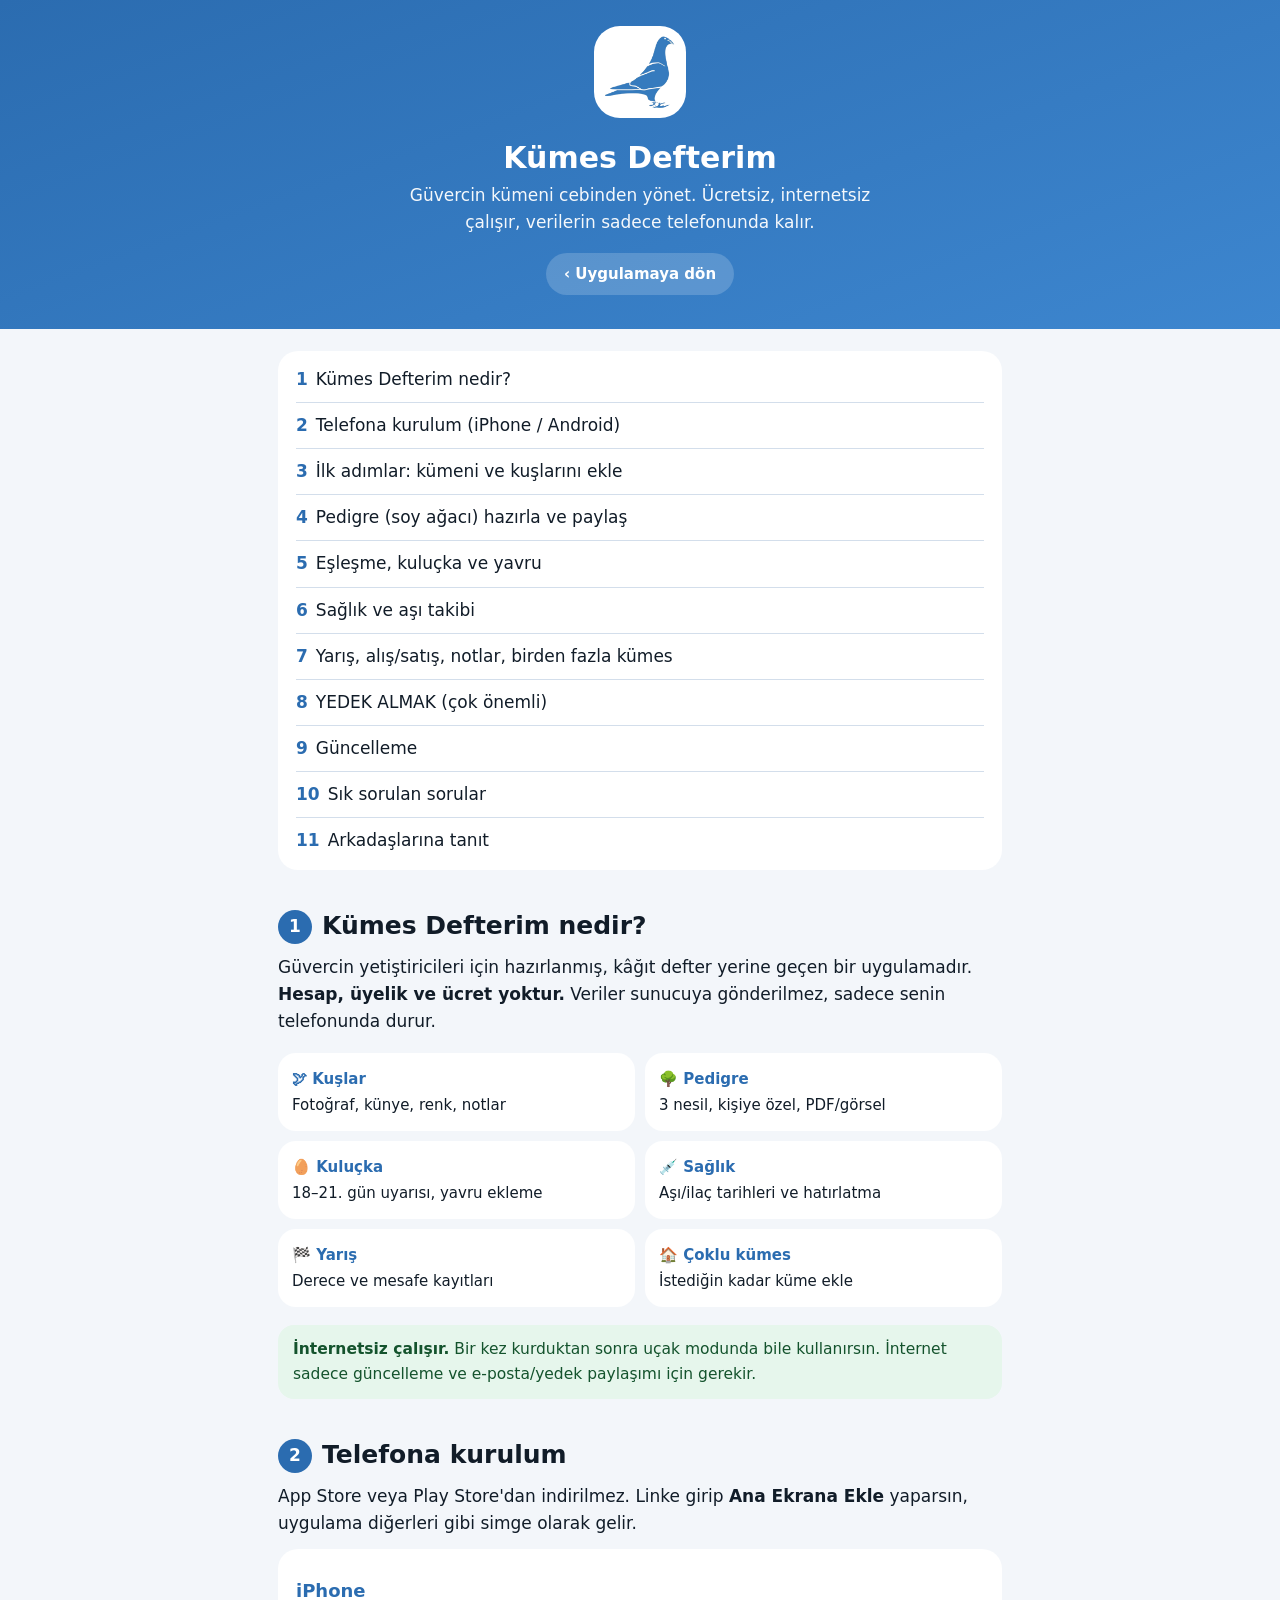
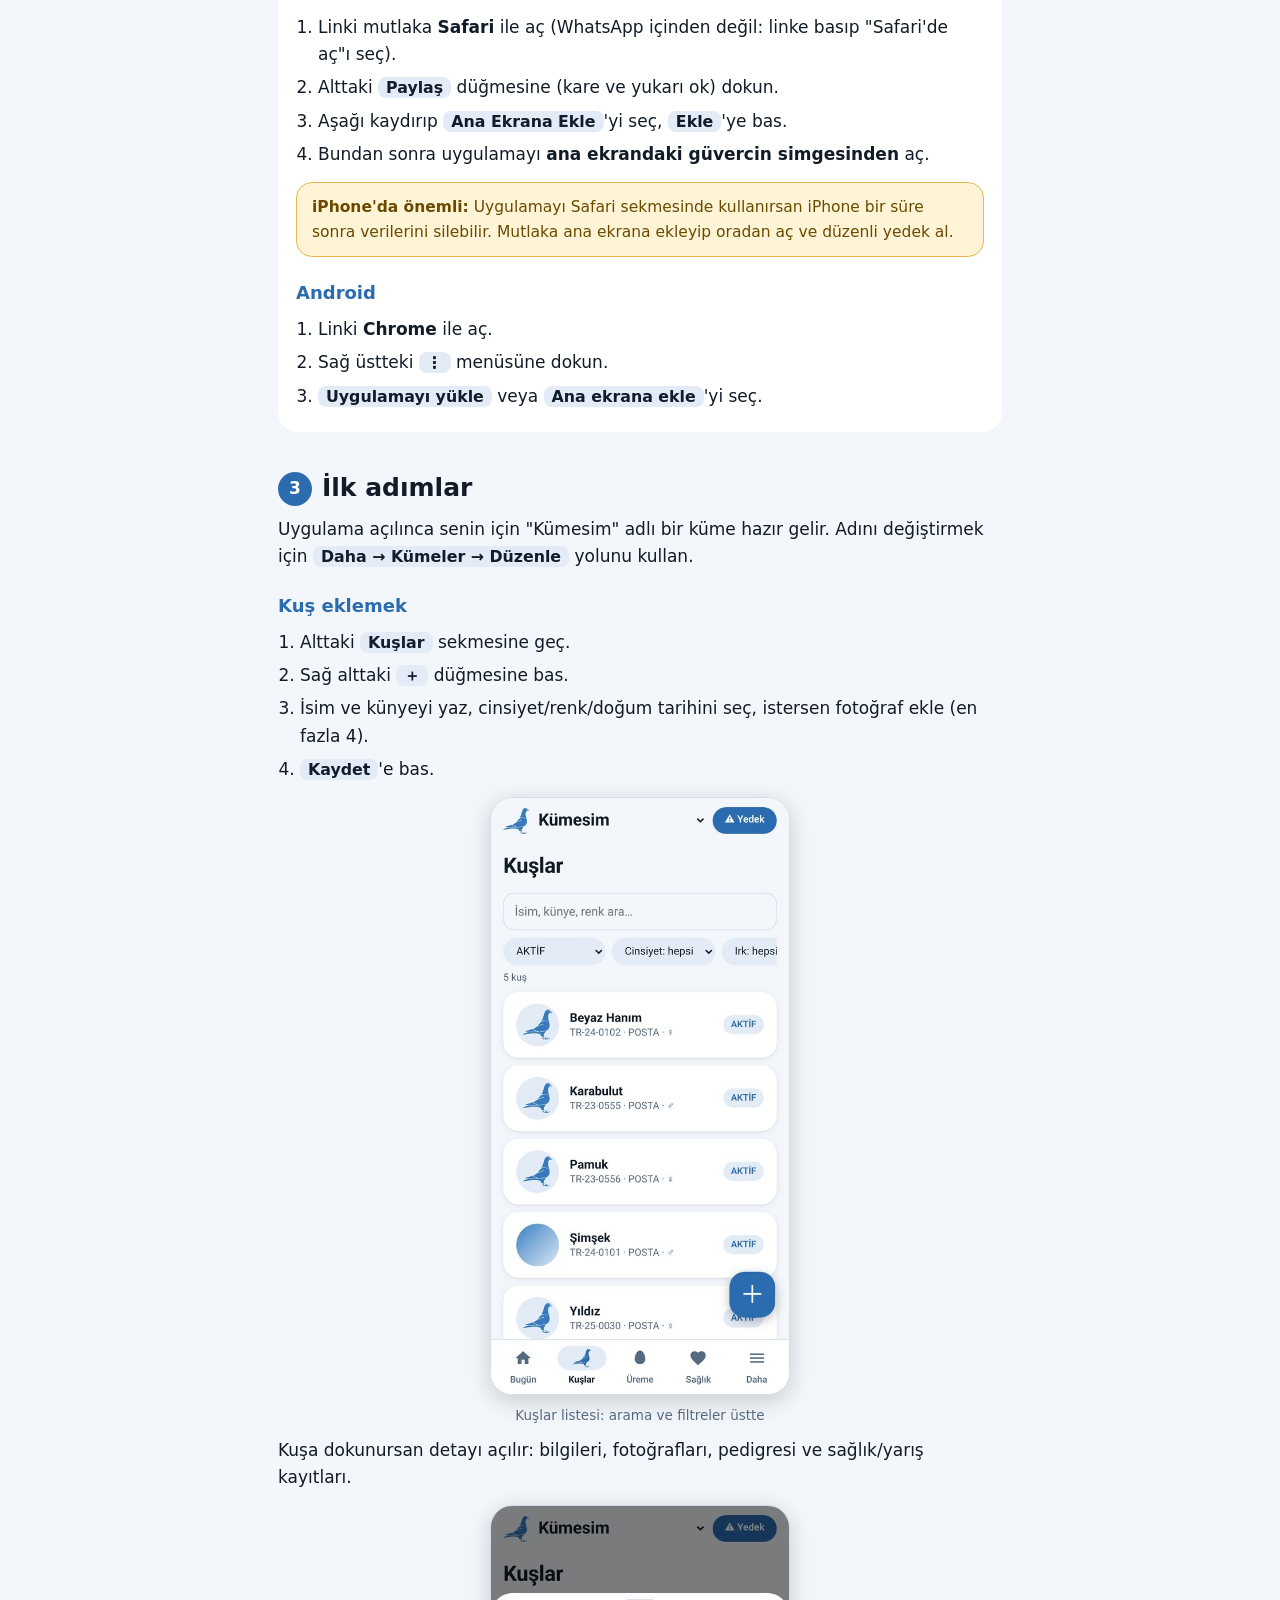
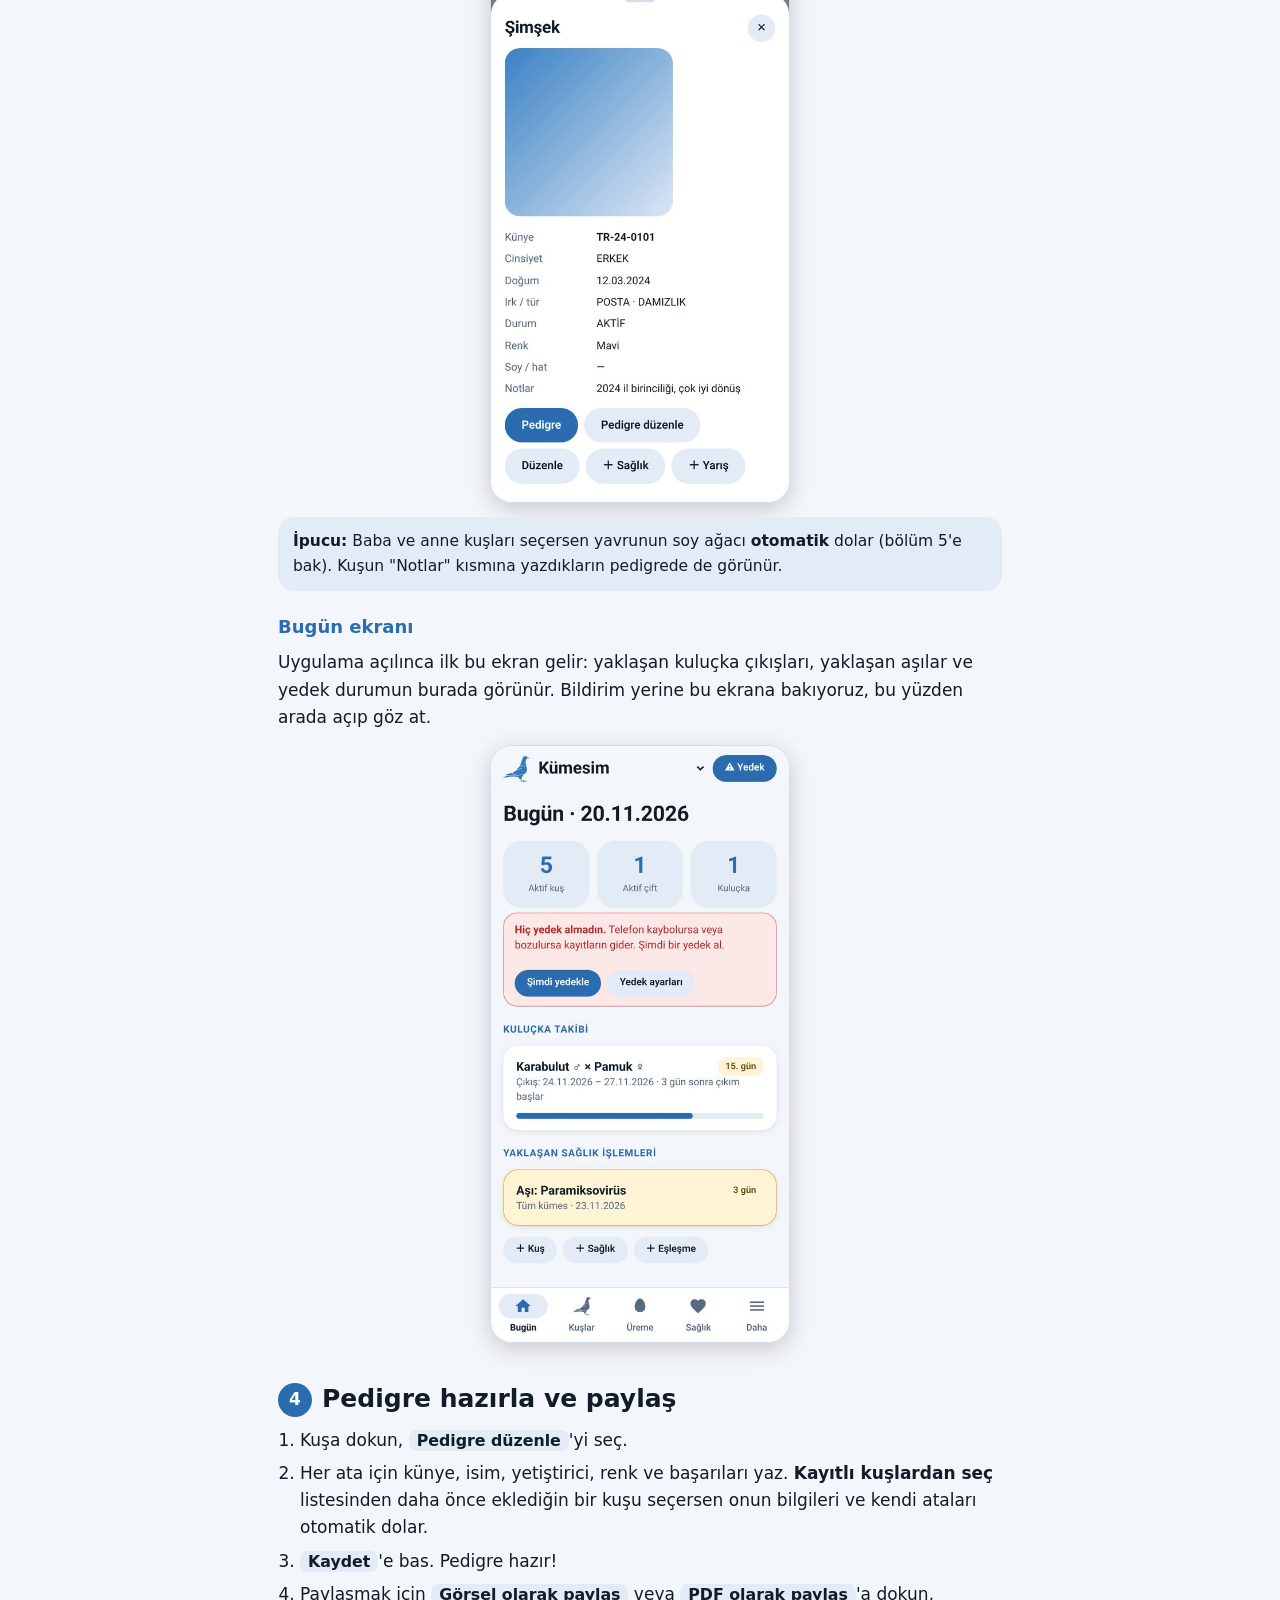
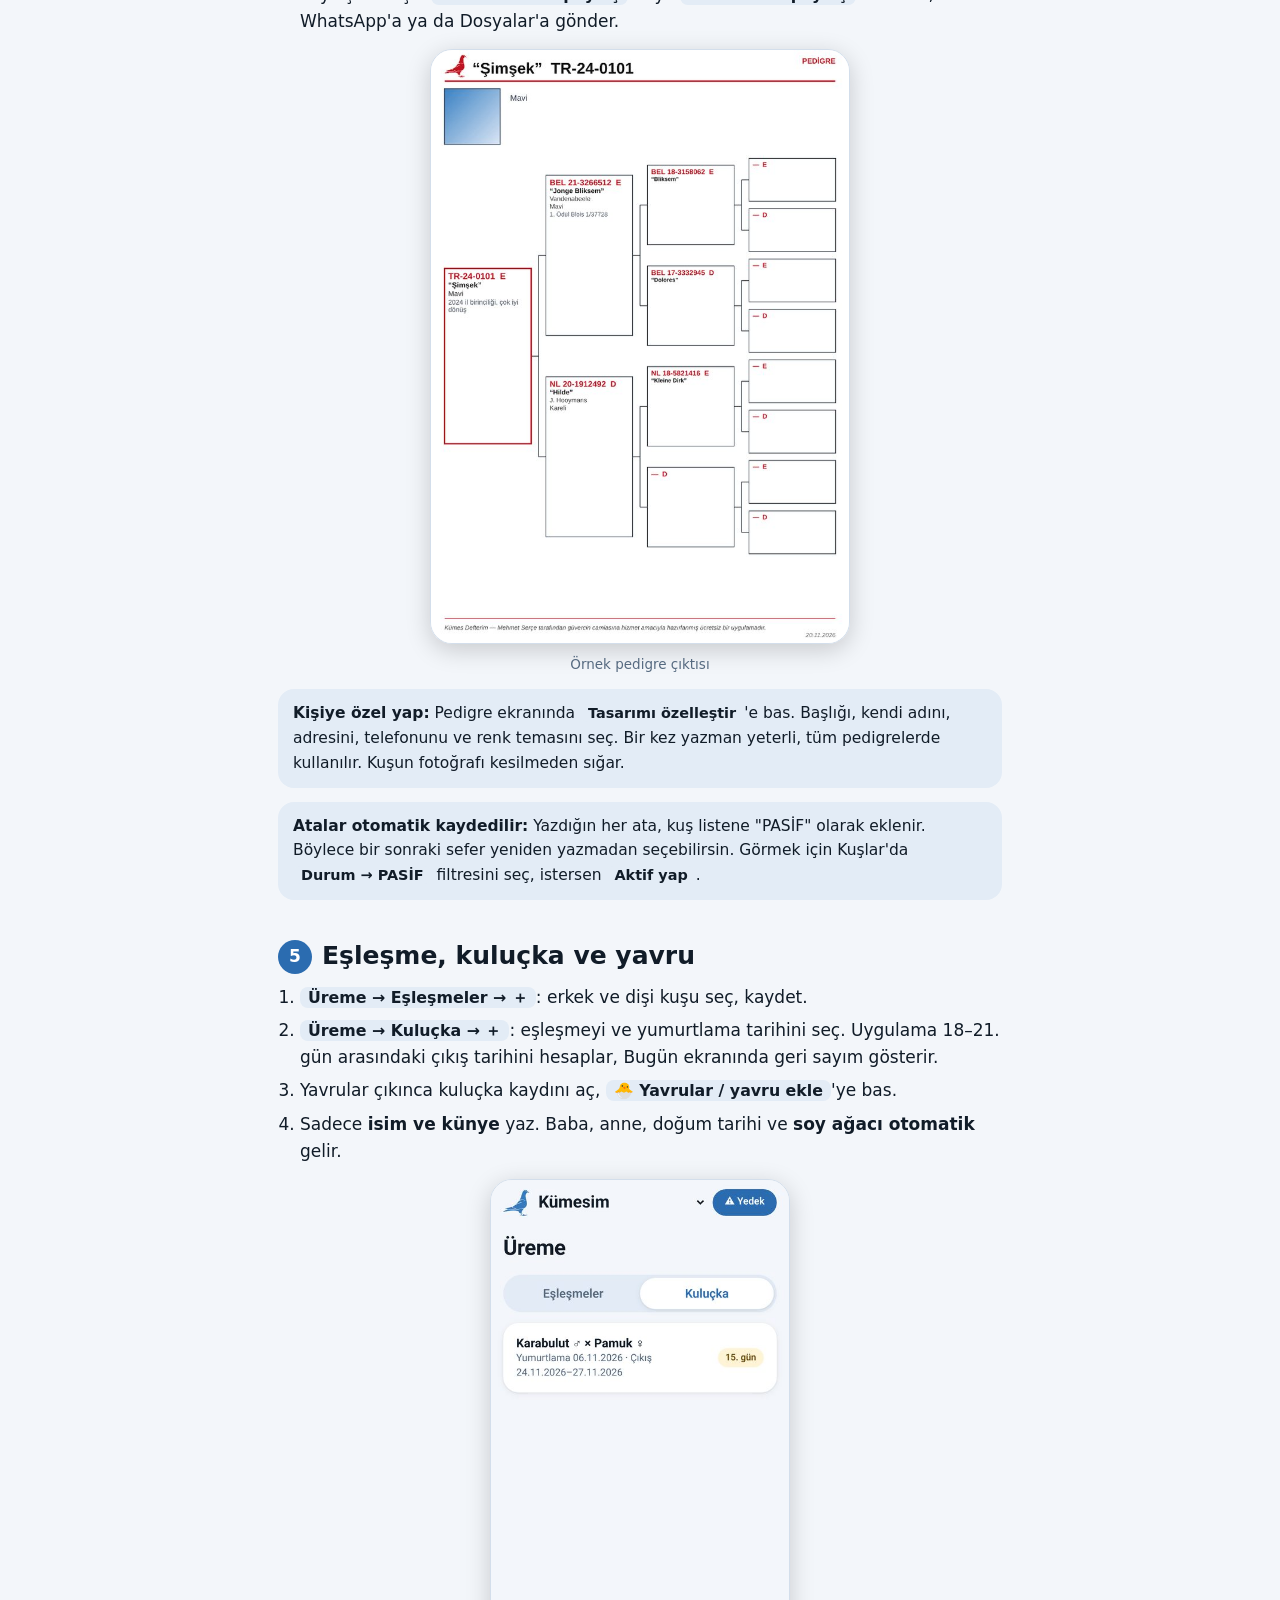
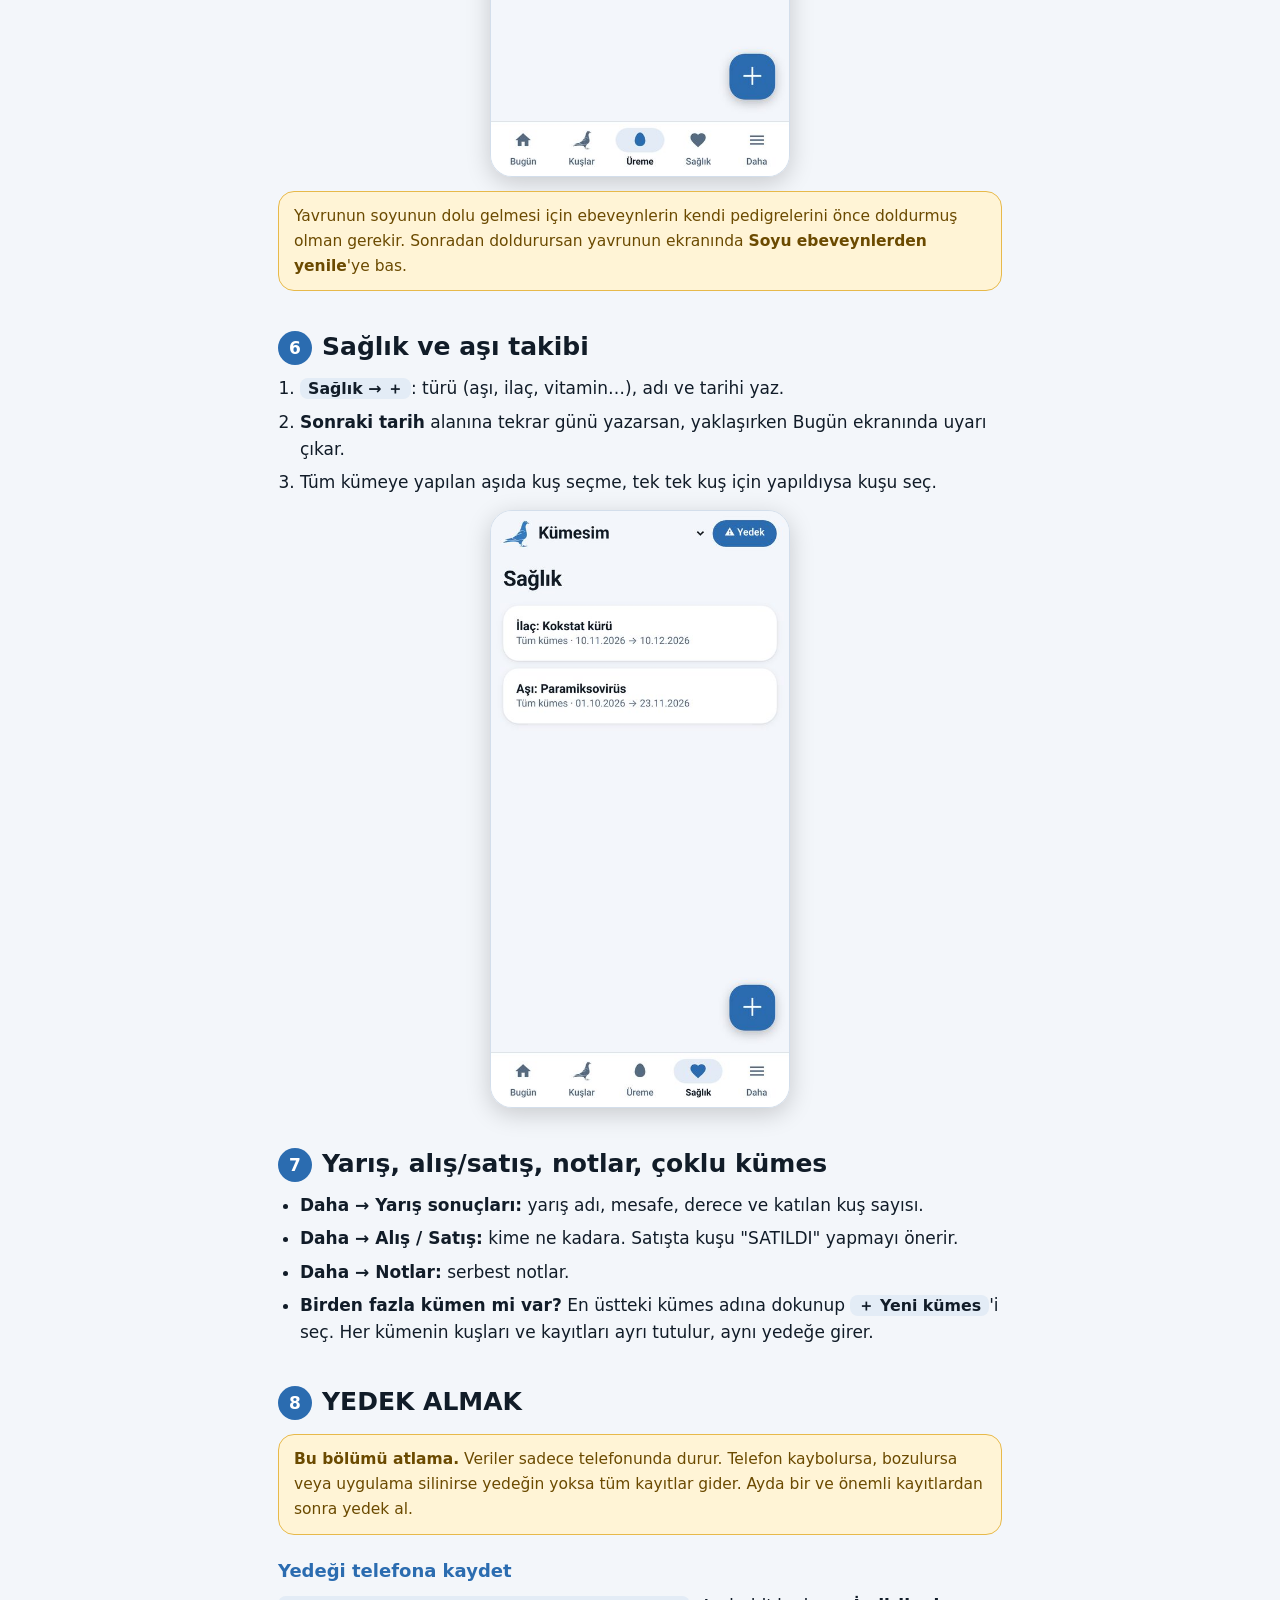
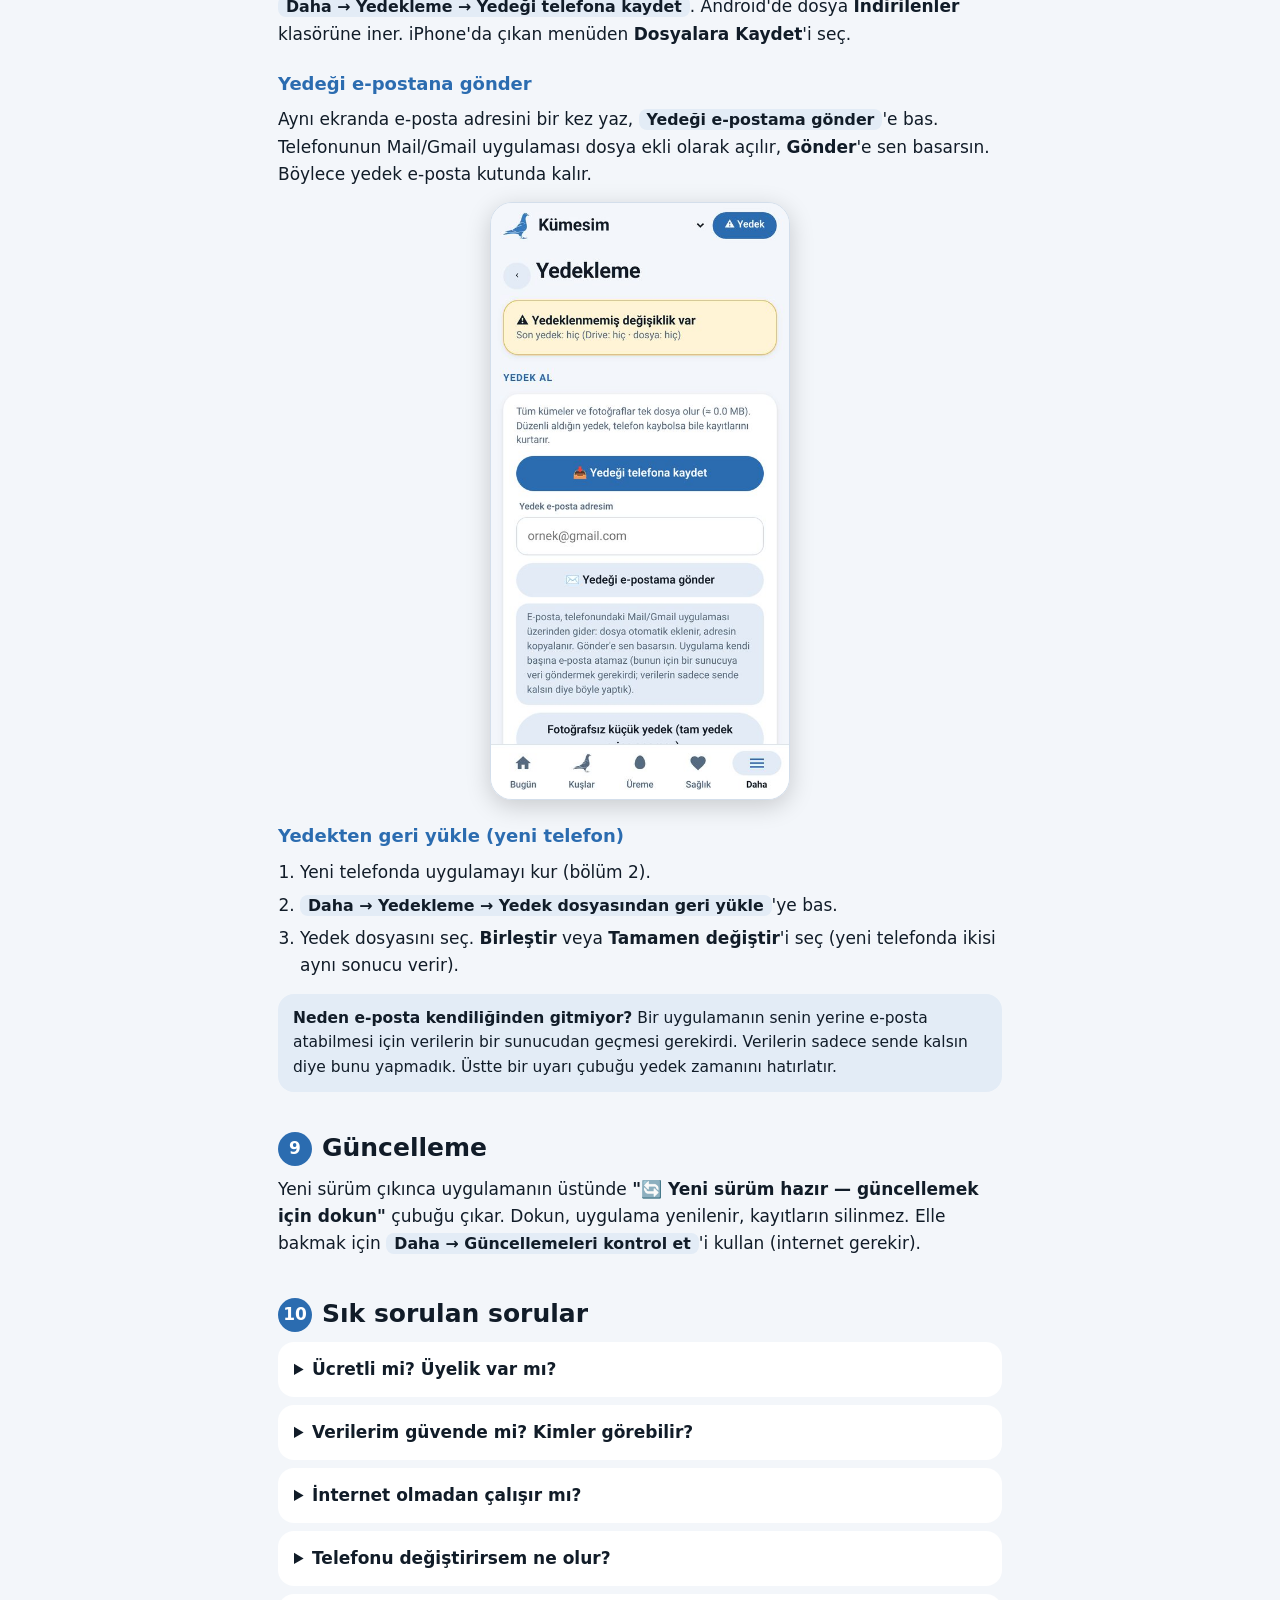
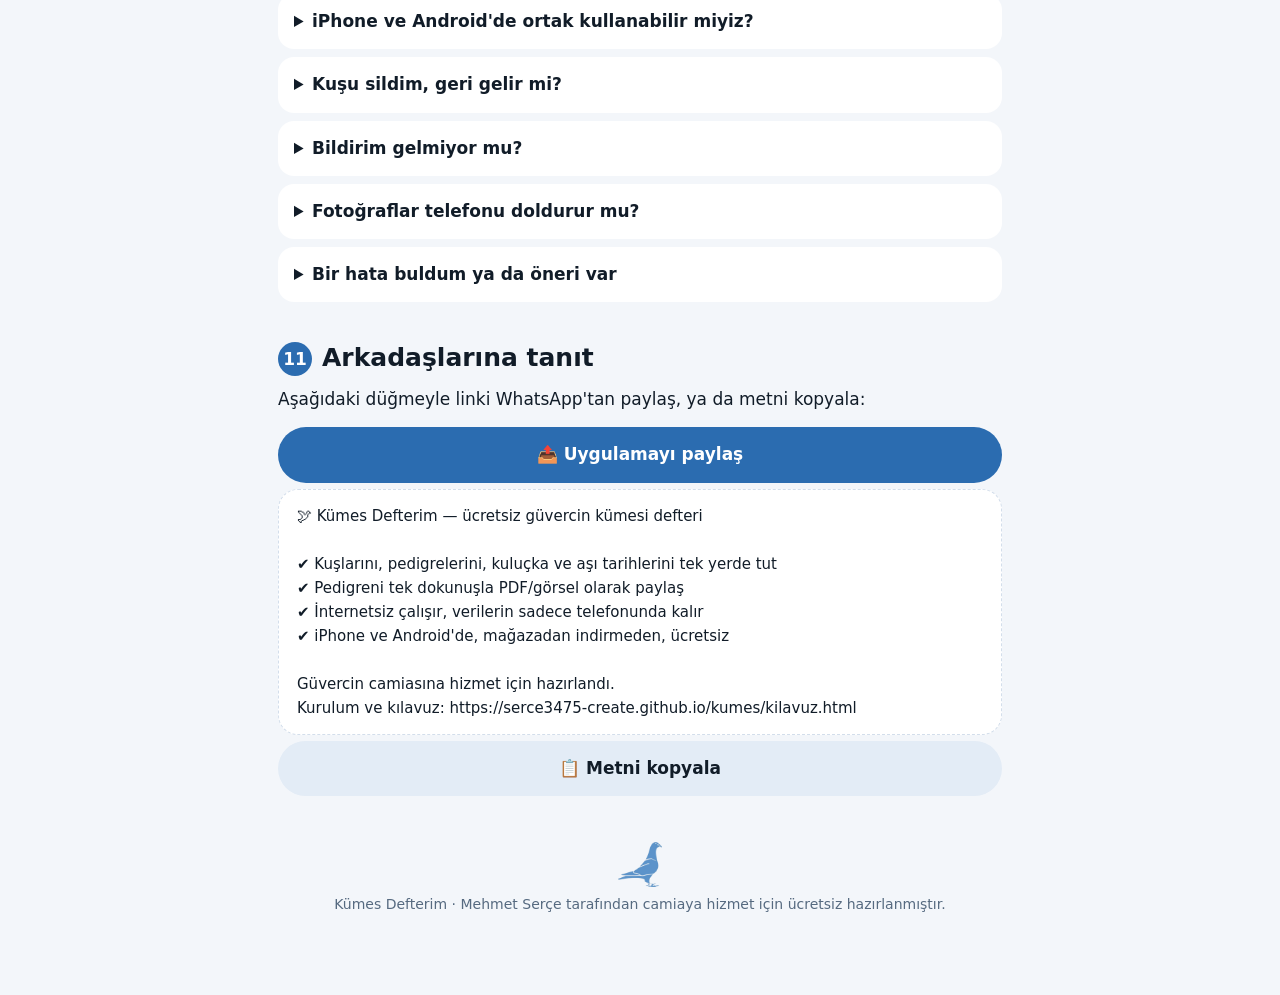
==== kilavuz.html @ 5ead9efa "kilavuz" ====
<!doctype html>
<html lang="tr">
<head>
<meta charset="utf-8">
<meta name="viewport" content="width=device-width,initial-scale=1,viewport-fit=cover">
<meta name="theme-color" content="#2b6cb0">
<title>Kümes Defterim · Kullanım Kılavuzu</title>
<meta name="description" content="Kümes Defterim nedir, nasıl kurulur, nasıl kullanılır? Adım adım Türkçe kılavuz.">
<meta property="og:title" content="Kümes Defterim · Kullanım Kılavuzu">
<meta property="og:description" content="Güvercin yetiştiricileri için ücretsiz, internetsiz çalışan kümes defteri. Kurulum ve kullanım kılavuzu.">
<meta property="og:image" content="https://serce3475-create.github.io/kumes/og.png">
<link rel="icon" href="icon-192.png">
<style>
:root{--bg:#f3f6fa;--card:#fff;--card2:#e3ecf6;--line:#d3deeb;--tx:#111c28;--mut:#566a80;--acc:#2b6cb0;--on:#fff;--warn:#fff4d6;--warnt:#6b4a00;--warnb:#e7b94a;--ok:#e6f6ec;--okt:#14532d}
@media(prefers-color-scheme:dark){:root{--bg:#0d141c;--card:#16202b;--card2:#212f40;--line:#2b3a4c;--tx:#e4ecf5;--mut:#93a6bb;--acc:#7db3ea;--on:#0a1d33;--warn:#2f2506;--warnt:#f5d77a;--warnb:#8a6a14;--ok:#0f2a1a;--okt:#86efac}}
*{box-sizing:border-box}
html{scroll-behavior:smooth}
body{margin:0;background:var(--bg);color:var(--tx);font:17px/1.6 Roboto,-apple-system,system-ui,"Segoe UI",sans-serif}
.wrap{max-width:760px;margin:0 auto;padding:0 18px 80px}
.hero{background:linear-gradient(160deg,#2b6cb0,#3d86cf);color:#fff;padding:calc(26px + env(safe-area-inset-top)) 18px 34px;text-align:center}
.hero img{width:92px;height:92px;background:#fff;border-radius:26px;padding:10px;object-fit:contain}
.hero h1{margin:14px 0 6px;font-size:30px;line-height:1.2}
.hero p{margin:0 auto;max-width:520px;opacity:.95}
.back{display:inline-block;margin-top:16px;color:#fff;text-decoration:none;background:rgba(255,255,255,.18);padding:9px 18px;border-radius:99px;font-weight:600;font-size:15px}
h2{margin:40px 0 10px;font-size:25px;line-height:1.25;scroll-margin-top:12px}
h2 .n{display:inline-flex;width:34px;height:34px;border-radius:50%;background:var(--acc);color:var(--on);align-items:center;justify-content:center;font-size:17px;margin-right:10px;vertical-align:2px}
h3{margin:22px 0 6px;font-size:18px;color:var(--acc)}
p{margin:8px 0}
.toc{background:var(--card);border-radius:20px;padding:6px 18px;margin:22px 0}
.toc a{display:block;padding:9px 0;color:var(--tx);text-decoration:none;border-bottom:1px solid var(--line);font-weight:500}
.toc a:last-child{border:0}
.toc a span{color:var(--acc);font-weight:700;margin-right:8px}
.card{background:var(--card);border-radius:20px;padding:6px 18px 14px;margin:12px 0}
.feat{display:grid;grid-template-columns:1fr 1fr;gap:10px;margin:18px 0}
.feat div{background:var(--card);border-radius:18px;padding:14px;font-size:15px}
.feat b{display:block;color:var(--acc);margin-bottom:2px}
ol,ul{padding-left:22px;margin:8px 0}
li{margin:6px 0}
.tip,.warn,.ok{border-radius:16px;padding:12px 15px;margin:14px 0;font-size:15.5px}
.tip{background:var(--card2)}
.warn{background:var(--warn);color:var(--warnt);border:1px solid var(--warnb)}
.ok{background:var(--ok);color:var(--okt)}
.shot{display:block;margin:14px auto;width:min(300px,82%);border-radius:22px;box-shadow:0 6px 24px rgba(0,0,0,.18);border:1px solid var(--line)}
.shot.wide{width:min(420px,95%)}
.cap{text-align:center;color:var(--mut);font-size:13.5px;margin:-4px 0 10px}
b.k{background:var(--card2);padding:1px 8px;border-radius:8px;font-weight:600;font-size:.93em;white-space:nowrap}
details{background:var(--card);border-radius:16px;padding:2px 16px;margin:8px 0}
summary{padding:12px 0;font-weight:600;cursor:pointer}
details p{margin:0 0 12px;color:var(--mut)}
.share{background:var(--acc);color:var(--on);border:0;border-radius:99px;padding:14px 26px;font:inherit;font-weight:700;margin:6px 0;width:100%}
.promo{background:var(--card);border-radius:20px;padding:14px 18px;white-space:pre-wrap;font-size:15px;border:1.5px dashed var(--line)}
footer{text-align:center;color:var(--mut);font-size:14px;margin-top:40px}
</style>
</head>
<body>
<div class="hero">
  <img src="logo.png" alt="Kümes Defterim logosu">
  <h1>Kümes Defterim</h1>
  <p>Güvercin kümeni cebinden yönet. Ücretsiz, internetsiz çalışır, verilerin sadece telefonunda kalır.</p>
  <a class="back" href="index.html">‹ Uygulamaya dön</a>
</div>

<div class="wrap">

<div class="toc">
  <a href="#nedir"><span>1</span>Kümes Defterim nedir?</a>
  <a href="#kurulum"><span>2</span>Telefona kurulum (iPhone / Android)</a>
  <a href="#ilk"><span>3</span>İlk adımlar: kümeni ve kuşlarını ekle</a>
  <a href="#pedigre"><span>4</span>Pedigre (soy ağacı) hazırla ve paylaş</a>
  <a href="#ureme"><span>5</span>Eşleşme, kuluçka ve yavru</a>
  <a href="#saglik"><span>6</span>Sağlık ve aşı takibi</a>
  <a href="#diger"><span>7</span>Yarış, alış/satış, notlar, birden fazla kümes</a>
  <a href="#yedek"><span>8</span>YEDEK ALMAK (çok önemli)</a>
  <a href="#guncelleme"><span>9</span>Güncelleme</a>
  <a href="#sss"><span>10</span>Sık sorulan sorular</a>
  <a href="#tanitim"><span>11</span>Arkadaşlarına tanıt</a>
</div>

<h2 id="nedir"><span class="n">1</span>Kümes Defterim nedir?</h2>
<p>Güvercin yetiştiricileri için hazırlanmış, kâğıt defter yerine geçen bir uygulamadır. <b>Hesap, üyelik ve ücret yoktur.</b> Veriler sunucuya gönderilmez, sadece senin telefonunda durur.</p>
<div class="feat">
  <div><b>🕊 Kuşlar</b>Fotoğraf, künye, renk, notlar</div>
  <div><b>🌳 Pedigre</b>3 nesil, kişiye özel, PDF/görsel</div>
  <div><b>🥚 Kuluçka</b>18–21. gün uyarısı, yavru ekleme</div>
  <div><b>💉 Sağlık</b>Aşı/ilaç tarihleri ve hatırlatma</div>
  <div><b>🏁 Yarış</b>Derece ve mesafe kayıtları</div>
  <div><b>🏠 Çoklu kümes</b>İstediğin kadar küme ekle</div>
</div>
<div class="ok"><b>İnternetsiz çalışır.</b> Bir kez kurduktan sonra uçak modunda bile kullanırsın. İnternet sadece güncelleme ve e-posta/yedek paylaşımı için gerekir.</div>

<h2 id="kurulum"><span class="n">2</span>Telefona kurulum</h2>
<p>App Store veya Play Store'dan indirilmez. Linke girip <b>Ana Ekrana Ekle</b> yaparsın, uygulama diğerleri gibi simge olarak gelir.</p>
<div class="card">
<h3>iPhone</h3>
<ol>
<li>Linki mutlaka <b>Safari</b> ile aç (WhatsApp içinden değil: linke basıp "Safari'de aç"ı seç).</li>
<li>Alttaki <b class="k">Paylaş</b> düğmesine (kare ve yukarı ok) dokun.</li>
<li>Aşağı kaydırıp <b class="k">Ana Ekrana Ekle</b>'yi seç, <b class="k">Ekle</b>'ye bas.</li>
<li>Bundan sonra uygulamayı <b>ana ekrandaki güvercin simgesinden</b> aç.</li>
</ol>
<div class="warn"><b>iPhone'da önemli:</b> Uygulamayı Safari sekmesinde kullanırsan iPhone bir süre sonra verilerini silebilir. Mutlaka ana ekrana ekleyip oradan aç ve düzenli yedek al.</div>
<h3>Android</h3>
<ol>
<li>Linki <b>Chrome</b> ile aç.</li>
<li>Sağ üstteki <b class="k">⋮</b> menüsüne dokun.</li>
<li><b class="k">Uygulamayı yükle</b> veya <b class="k">Ana ekrana ekle</b>'yi seç.</li>
</ol>
</div>

<h2 id="ilk"><span class="n">3</span>İlk adımlar</h2>
<p>Uygulama açılınca senin için "Kümesim" adlı bir küme hazır gelir. Adını değiştirmek için <b class="k">Daha → Kümeler → Düzenle</b> yolunu kullan.</p>
<h3>Kuş eklemek</h3>
<ol>
<li>Alttaki <b class="k">Kuşlar</b> sekmesine geç.</li>
<li>Sağ alttaki <b class="k">＋</b> düğmesine bas.</li>
<li>İsim ve künyeyi yaz, cinsiyet/renk/doğum tarihini seç, istersen fotoğraf ekle (en fazla 4).</li>
<li><b class="k">Kaydet</b>'e bas.</li>
</ol>
<img class="shot" src="img/kuslar.jpg" alt="Kuşlar listesi" loading="lazy">
<p class="cap">Kuşlar listesi: arama ve filtreler üstte</p>
<p>Kuşa dokunursan detayı açılır: bilgileri, fotoğrafları, pedigresi ve sağlık/yarış kayıtları.</p>
<img class="shot" src="img/kus-detay.jpg" alt="Kuş detayı" loading="lazy">
<div class="tip"><b>İpucu:</b> Baba ve anne kuşları seçersen yavrunun soy ağacı <b>otomatik</b> dolar (bölüm 5'e bak). Kuşun "Notlar" kısmına yazdıkların pedigrede de görünür.</div>
<h3>Bugün ekranı</h3>
<p>Uygulama açılınca ilk bu ekran gelir: yaklaşan kuluçka çıkışları, yaklaşan aşılar ve yedek durumun burada görünür. Bildirim yerine bu ekrana bakıyoruz, bu yüzden arada açıp göz at.</p>
<img class="shot" src="img/bugun.jpg" alt="Bugün ekranı" loading="lazy">

<h2 id="pedigre"><span class="n">4</span>Pedigre hazırla ve paylaş</h2>
<ol>
<li>Kuşa dokun, <b class="k">Pedigre düzenle</b>'yi seç.</li>
<li>Her ata için künye, isim, yetiştirici, renk ve başarıları yaz. <b>Kayıtlı kuşlardan seç</b> listesinden daha önce eklediğin bir kuşu seçersen onun bilgileri ve kendi ataları otomatik dolar.</li>
<li><b class="k">Kaydet</b>'e bas. Pedigre hazır!</li>
<li>Paylaşmak için <b class="k">Görsel olarak paylaş</b> veya <b class="k">PDF olarak paylaş</b>'a dokun, WhatsApp'a ya da Dosyalar'a gönder.</li>
</ol>
<img class="shot wide" src="img/pedigre.jpg" alt="Örnek pedigre" loading="lazy">
<p class="cap">Örnek pedigre çıktısı</p>
<div class="tip"><b>Kişiye özel yap:</b> Pedigre ekranında <b class="k">Tasarımı özelleştir</b>'e bas. Başlığı, kendi adını, adresini, telefonunu ve renk temasını seç. Bir kez yazman yeterli, tüm pedigrelerde kullanılır. Kuşun fotoğrafı kesilmeden sığar.</div>
<div class="tip"><b>Atalar otomatik kaydedilir:</b> Yazdığın her ata, kuş listene "PASİF" olarak eklenir. Böylece bir sonraki sefer yeniden yazmadan seçebilirsin. Görmek için Kuşlar'da <b class="k">Durum → PASİF</b> filtresini seç, istersen <b class="k">Aktif yap</b>.</div>

<h2 id="ureme"><span class="n">5</span>Eşleşme, kuluçka ve yavru</h2>
<ol>
<li><b class="k">Üreme → Eşleşmeler → ＋</b>: erkek ve dişi kuşu seç, kaydet.</li>
<li><b class="k">Üreme → Kuluçka → ＋</b>: eşleşmeyi ve yumurtlama tarihini seç. Uygulama 18–21. gün arasındaki çıkış tarihini hesaplar, Bugün ekranında geri sayım gösterir.</li>
<li>Yavrular çıkınca kuluçka kaydını aç, <b class="k">🐣 Yavrular / yavru ekle</b>'ye bas.</li>
<li>Sadece <b>isim ve künye</b> yaz. Baba, anne, doğum tarihi ve <b>soy ağacı otomatik</b> gelir.</li>
</ol>
<img class="shot" src="img/kulucka.jpg" alt="Kuluçka takibi" loading="lazy">
<div class="warn">Yavrunun soyunun dolu gelmesi için ebeveynlerin kendi pedigrelerini önce doldurmuş olman gerekir. Sonradan doldurursan yavrunun ekranında <b>Soyu ebeveynlerden yenile</b>'ye bas.</div>

<h2 id="saglik"><span class="n">6</span>Sağlık ve aşı takibi</h2>
<ol>
<li><b class="k">Sağlık → ＋</b>: türü (aşı, ilaç, vitamin…), adı ve tarihi yaz.</li>
<li><b>Sonraki tarih</b> alanına tekrar günü yazarsan, yaklaşırken Bugün ekranında uyarı çıkar.</li>
<li>Tüm kümeye yapılan aşıda kuş seçme, tek tek kuş için yapıldıysa kuşu seç.</li>
</ol>
<img class="shot" src="img/saglik.jpg" alt="Sağlık kayıtları" loading="lazy">

<h2 id="diger"><span class="n">7</span>Yarış, alış/satış, notlar, çoklu kümes</h2>
<ul>
<li><b>Daha → Yarış sonuçları:</b> yarış adı, mesafe, derece ve katılan kuş sayısı.</li>
<li><b>Daha → Alış / Satış:</b> kime ne kadara. Satışta kuşu "SATILDI" yapmayı önerir.</li>
<li><b>Daha → Notlar:</b> serbest notlar.</li>
<li><b>Birden fazla kümen mi var?</b> En üstteki kümes adına dokunup <b class="k">＋ Yeni kümes</b>'i seç. Her kümenin kuşları ve kayıtları ayrı tutulur, aynı yedeğe girer.</li>
</ul>

<h2 id="yedek"><span class="n">8</span>YEDEK ALMAK</h2>
<div class="warn"><b>Bu bölümü atlama.</b> Veriler sadece telefonunda durur. Telefon kaybolursa, bozulursa veya uygulama silinirse yedeğin yoksa tüm kayıtlar gider. Ayda bir ve önemli kayıtlardan sonra yedek al.</div>
<h3>Yedeği telefona kaydet</h3>
<p><b class="k">Daha → Yedekleme → Yedeği telefona kaydet</b>. Android'de dosya <b>İndirilenler</b> klasörüne iner. iPhone'da çıkan menüden <b>Dosyalara Kaydet</b>'i seç.</p>
<h3>Yedeği e-postana gönder</h3>
<p>Aynı ekranda e-posta adresini bir kez yaz, <b class="k">Yedeği e-postama gönder</b>'e bas. Telefonunun Mail/Gmail uygulaması dosya ekli olarak açılır, <b>Gönder</b>'e sen basarsın. Böylece yedek e-posta kutunda kalır.</p>
<img class="shot" src="img/yedek.jpg" alt="Yedekleme ekranı" loading="lazy">
<h3>Yedekten geri yükle (yeni telefon)</h3>
<ol>
<li>Yeni telefonda uygulamayı kur (bölüm 2).</li>
<li><b class="k">Daha → Yedekleme → Yedek dosyasından geri yükle</b>'ye bas.</li>
<li>Yedek dosyasını seç. <b>Birleştir</b> veya <b>Tamamen değiştir</b>'i seç (yeni telefonda ikisi aynı sonucu verir).</li>
</ol>
<div class="tip"><b>Neden e-posta kendiliğinden gitmiyor?</b> Bir uygulamanın senin yerine e-posta atabilmesi için verilerin bir sunucudan geçmesi gerekirdi. Verilerin sadece sende kalsın diye bunu yapmadık. Üstte bir uyarı çubuğu yedek zamanını hatırlatır.</div>

<h2 id="guncelleme"><span class="n">9</span>Güncelleme</h2>
<p>Yeni sürüm çıkınca uygulamanın üstünde <b>"🔄 Yeni sürüm hazır — güncellemek için dokun"</b> çubuğu çıkar. Dokun, uygulama yenilenir, kayıtların silinmez. Elle bakmak için <b class="k">Daha → Güncellemeleri kontrol et</b>'i kullan (internet gerekir).</p>

<h2 id="sss"><span class="n">10</span>Sık sorulan sorular</h2>
<details><summary>Ücretli mi? Üyelik var mı?</summary><p>Hayır. Tamamen ücretsiz, hesap veya üyelik yok. Güvercin camiasına hizmet için hazırlandı.</p></details>
<details><summary>Verilerim güvende mi? Kimler görebilir?</summary><p>Kayıtlar sadece telefonunda durur, hiçbir sunucuya gönderilmez. Yedek dosyasını sen kime gönderirsen o görür.</p></details>
<details><summary>İnternet olmadan çalışır mı?</summary><p>Evet. Bir kez kurduktan sonra internetsiz kullanırsın. Güncelleme ve yedeği e-posta ile göndermek için internet gerekir.</p></details>
<details><summary>Telefonu değiştirirsem ne olur?</summary><p>Yedek dosyanı yeni telefona geri yüklersin (bölüm 8). Bu yüzden yedek almak çok önemli.</p></details>
<details><summary>iPhone ve Android'de ortak kullanabilir miyiz?</summary><p>Evet, aynı uygulama ikisinde de çalışır. Yedek dosyası iPhone'dan Android'e (veya tersi) geri yüklenebilir.</p></details>
<details><summary>Kuşu sildim, geri gelir mi?</summary><p>Hayır. Ama yedeğin varsa, silmeden önceki yedeği geri yükleyebilirsin. Uygulama, geri yükleme ve küme silme öncesinde son 3 kopyayı telefonda kendisi de tutar (Daha → Yedekleme → Yerel kopyalar).</p></details>
<details><summary>Bildirim gelmiyor mu?</summary><p>İnternetsiz çalışan uygulamalarda güvenilir bildirim verilemiyor. Bunun yerine Bugün ekranı aşı ve kuluçka günlerini gösterir; arada açıp bakman yeterli.</p></details>
<details><summary>Fotoğraflar telefonu doldurur mu?</summary><p>Fotoğraflar küçültülerek saklanır. Çok fazla fotoğraf varsa yedek dosyası büyür; yedek ekranından fotoğrafsız küçük yedek de alabilirsin (tam yedek yerine geçmez).</p></details>
<details><summary>Bir hata buldum ya da öneri var</summary><p>Uygulamayı sana ileten kişiye haber ver, o da uygulamayı hazırlayan Mehmet Serçe'ye iletsin.</p></details>

<h2 id="tanitim"><span class="n">11</span>Arkadaşlarına tanıt</h2>
<p>Aşağıdaki düğmeyle linki WhatsApp'tan paylaş, ya da metni kopyala:</p>
<button class="share" id="shareBtn">📤 Uygulamayı paylaş</button>
<div class="promo" id="promo">🕊 Kümes Defterim — ücretsiz güvercin kümesi defteri

✔ Kuşlarını, pedigrelerini, kuluçka ve aşı tarihlerini tek yerde tut
✔ Pedigreni tek dokunuşla PDF/görsel olarak paylaş
✔ İnternetsiz çalışır, verilerin sadece telefonunda kalır
✔ iPhone ve Android'de, mağazadan indirmeden, ücretsiz

Güvercin camiasına hizmet için hazırlandı.
Kurulum ve kılavuz: https://serce3475-create.github.io/kumes/kilavuz.html</div>
<button class="share" id="copyBtn" style="background:var(--card2);color:var(--tx)">📋 Metni kopyala</button>

<footer>
  <img src="logo.png" alt="" style="width:44px;opacity:.8"><br>
  Kümes Defterim · Mehmet Serçe tarafından camiaya hizmet için ücretsiz hazırlanmıştır.
</footer>
</div>
<script>
const link='https://serce3475-create.github.io/kumes/';
const txt=()=>document.getElementById('promo').innerText;
document.getElementById('shareBtn').onclick=async()=>{
  try{ if(navigator.share) await navigator.share({title:'Kümes Defterim',text:txt()}); else throw 0; }
  catch(e){ if(e&&e.name==='AbortError')return; location.href='https://wa.me/?text='+encodeURIComponent(txt()); }
};
document.getElementById('copyBtn').onclick=async e=>{
  try{ await navigator.clipboard.writeText(txt()); e.target.textContent='✓ Kopyalandı'; }catch(_){ e.target.textContent='Metni elle seç ve kopyala'; }
};
</script>
</body>
</html>
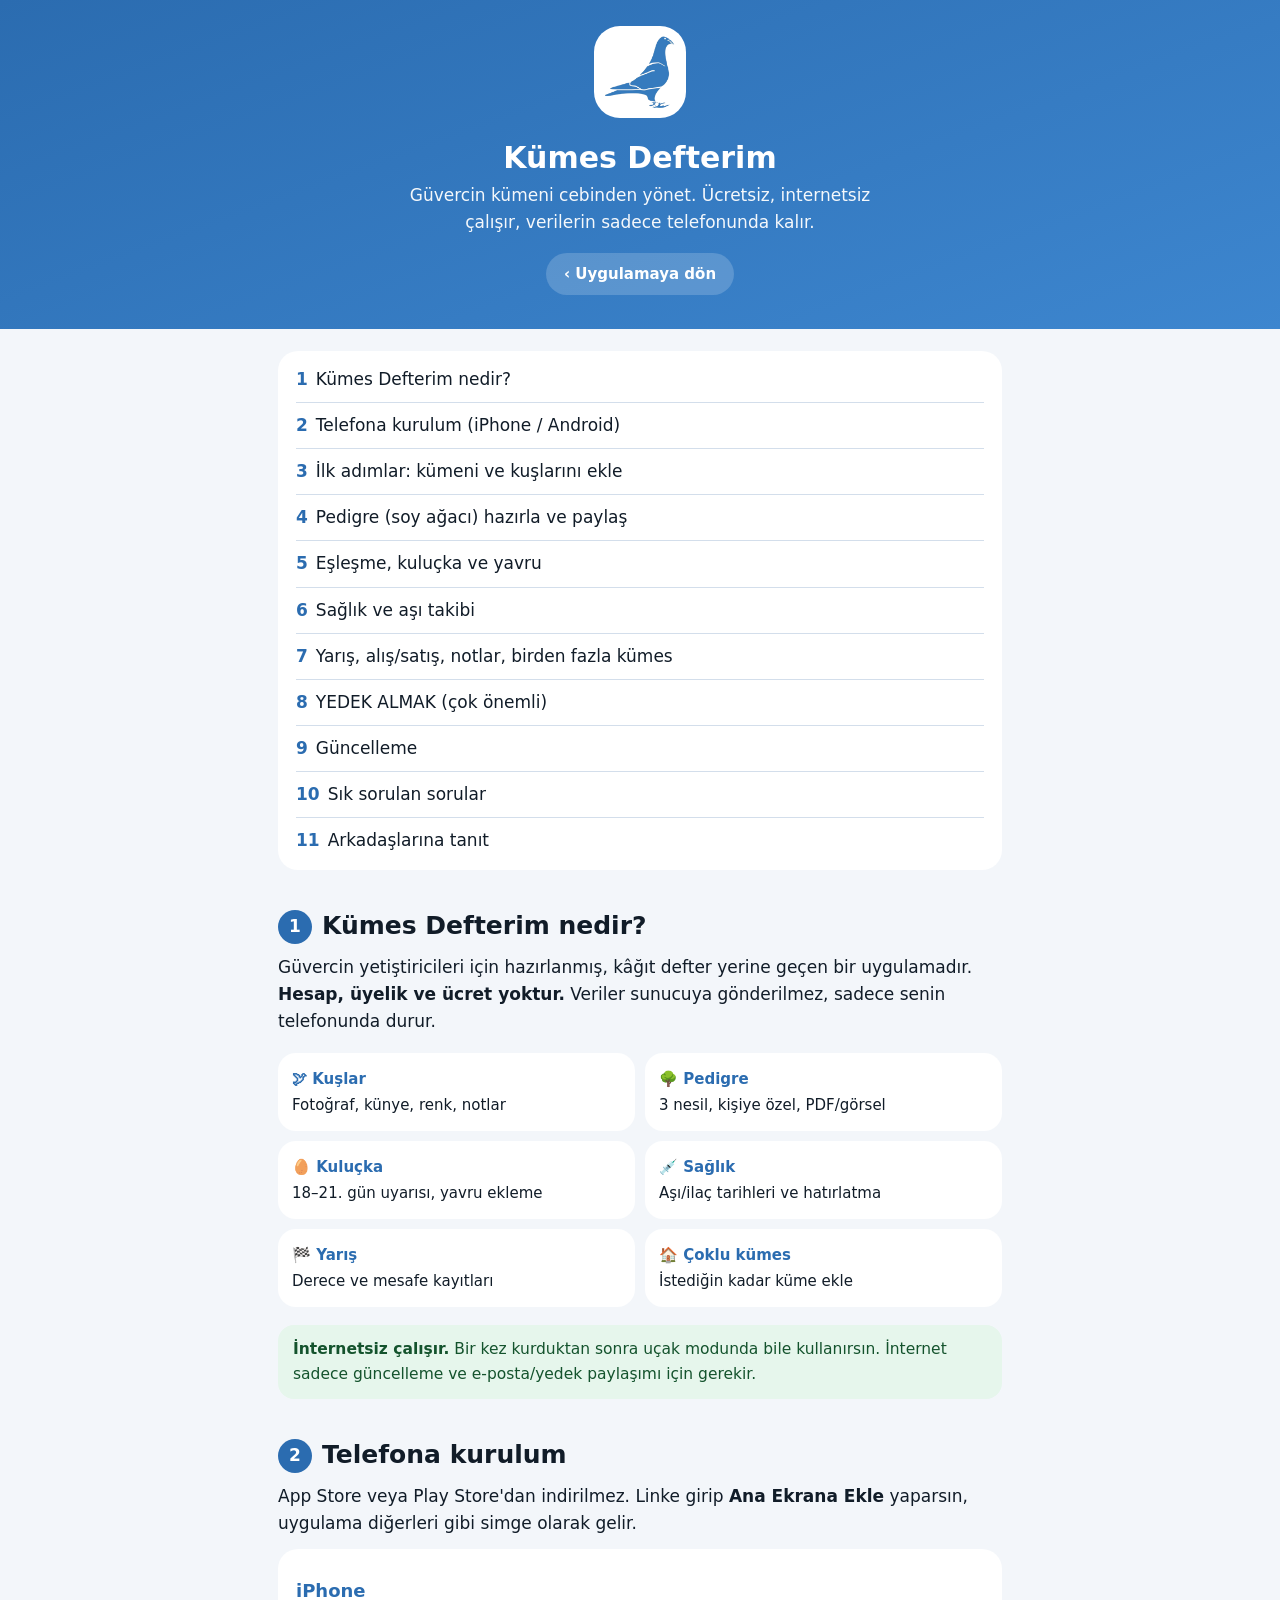
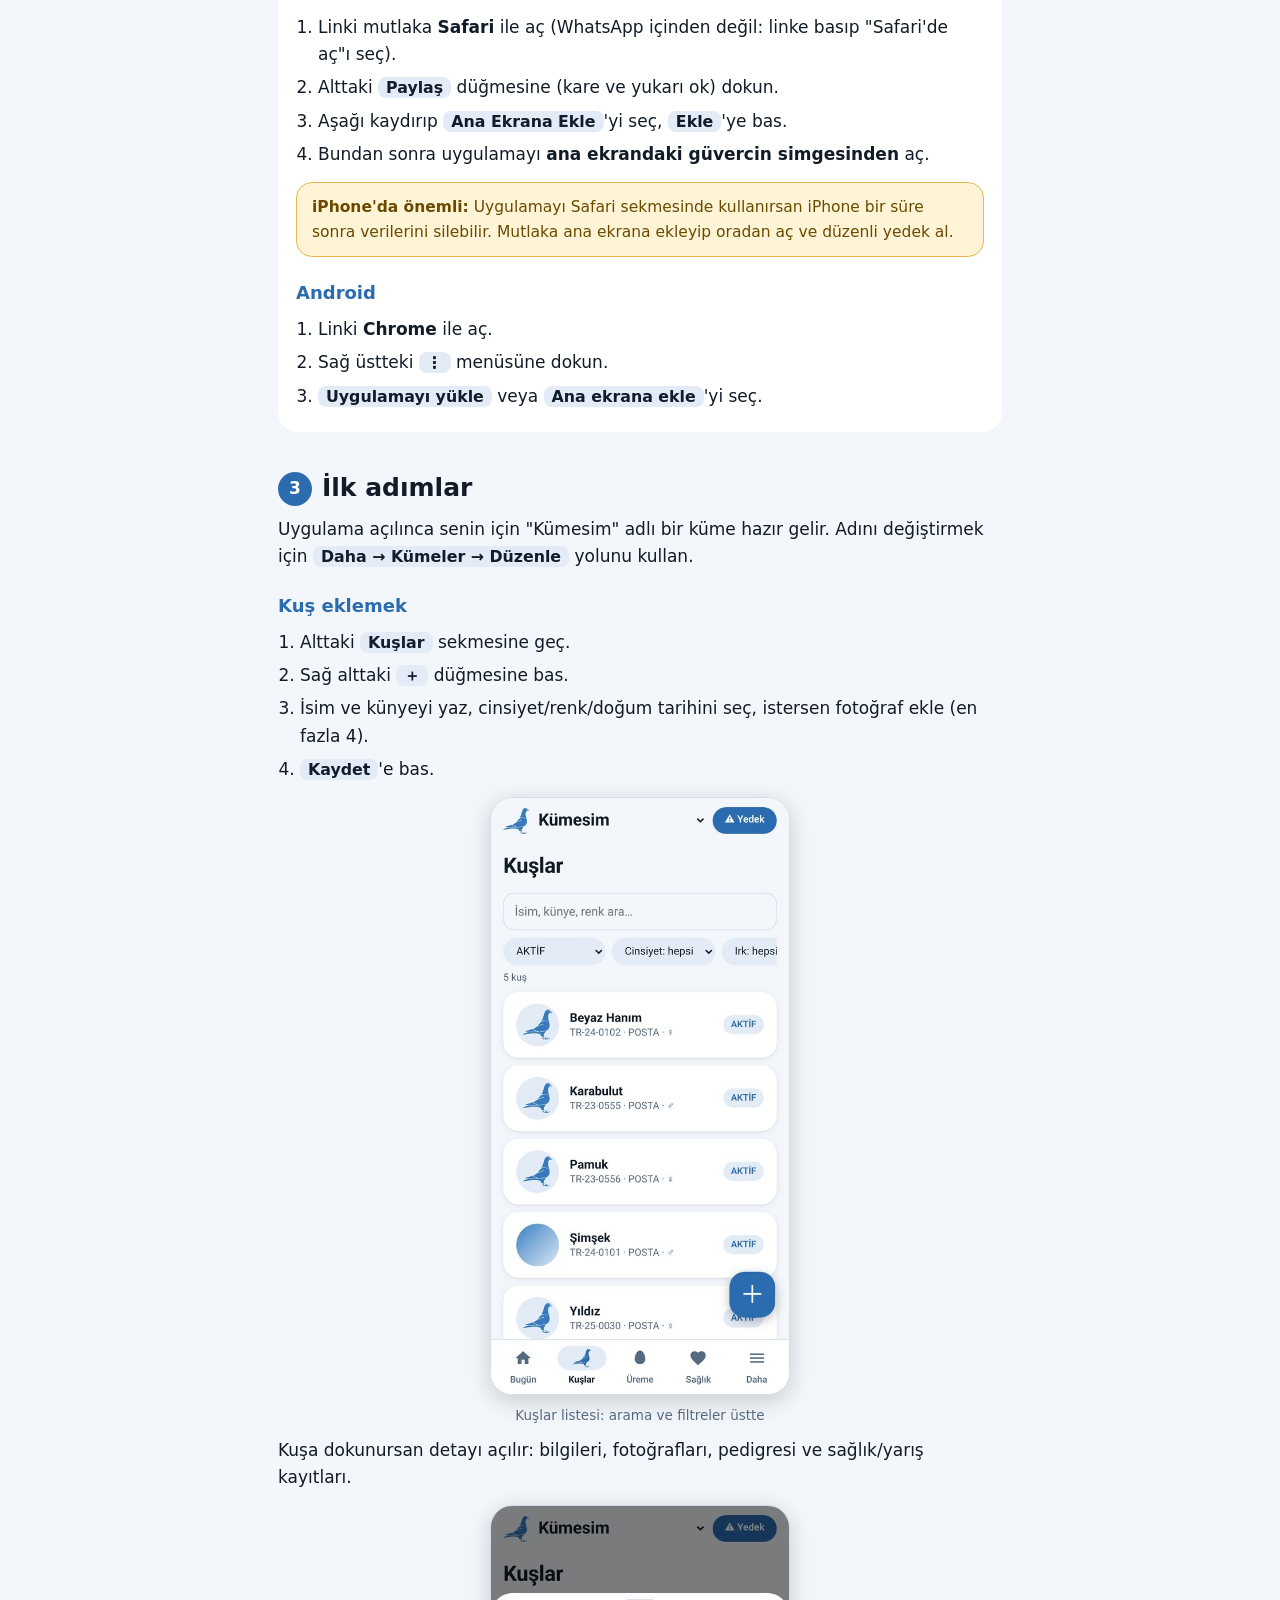
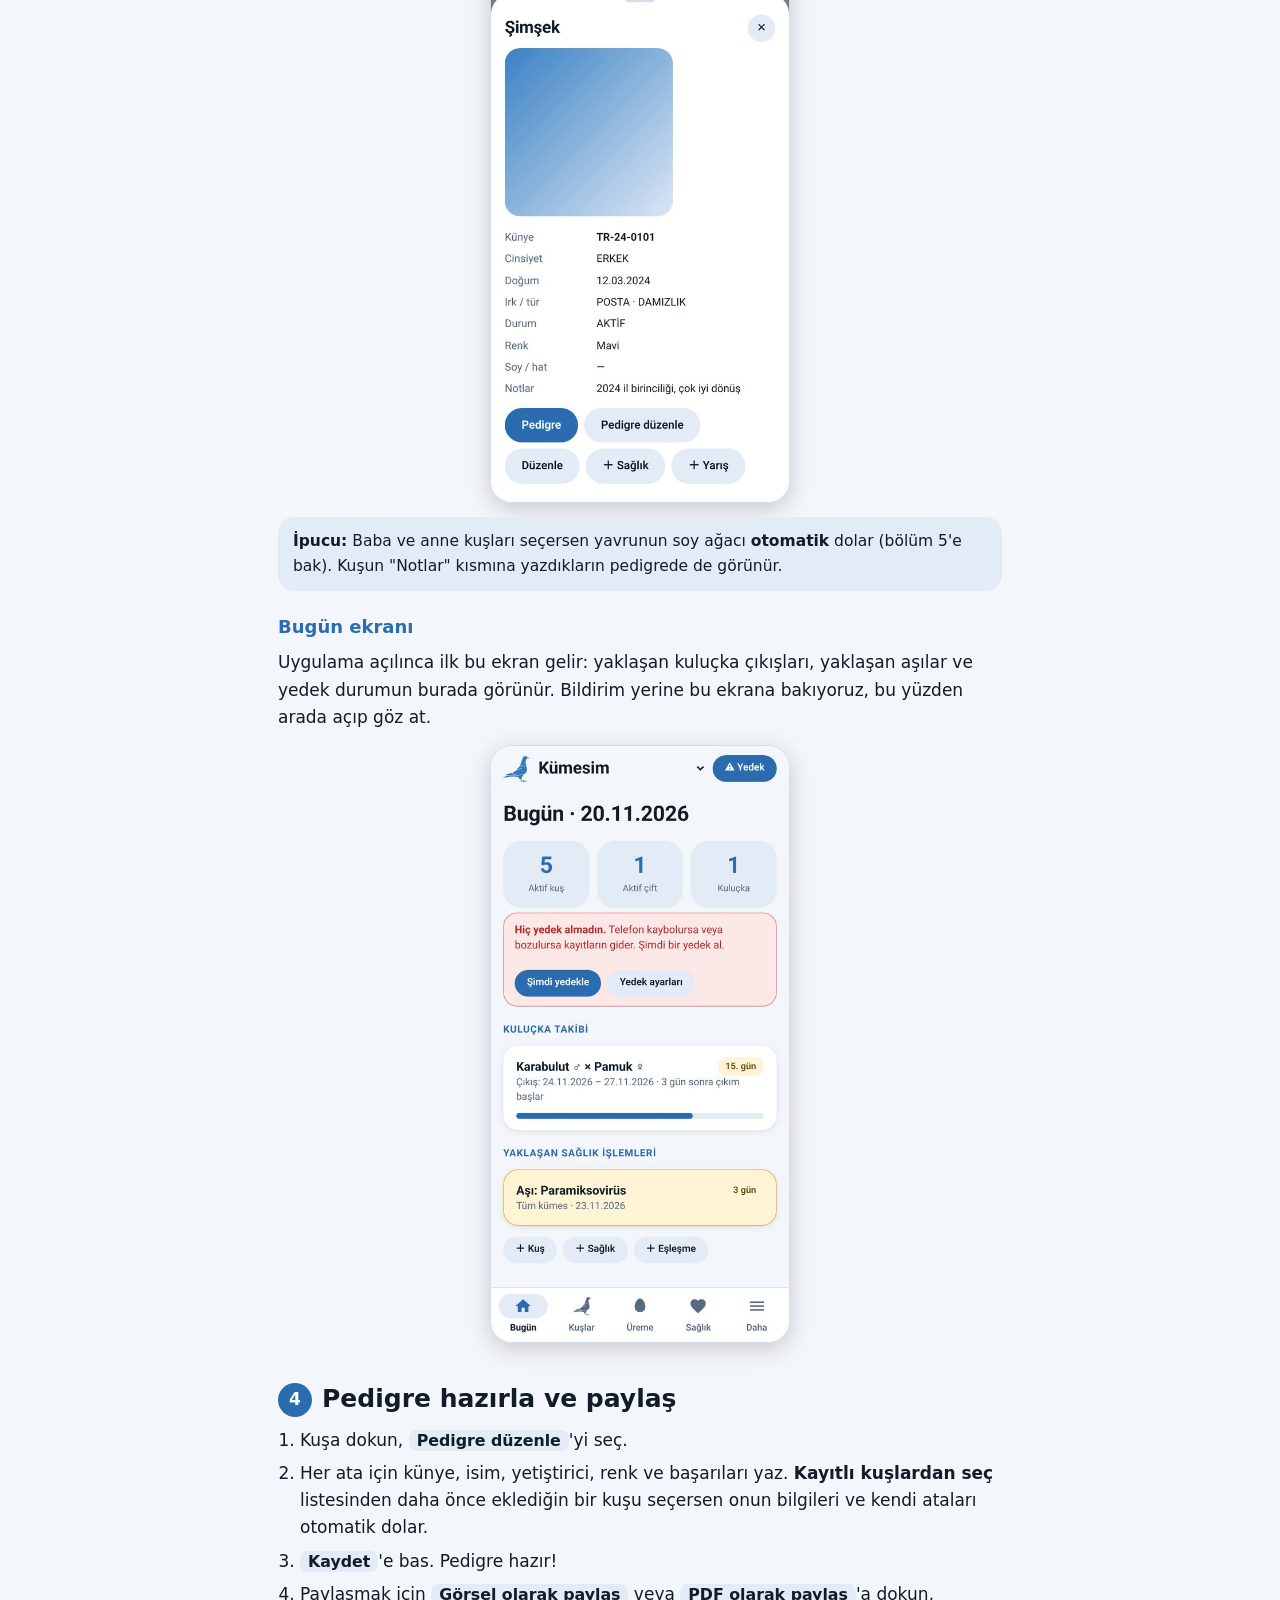
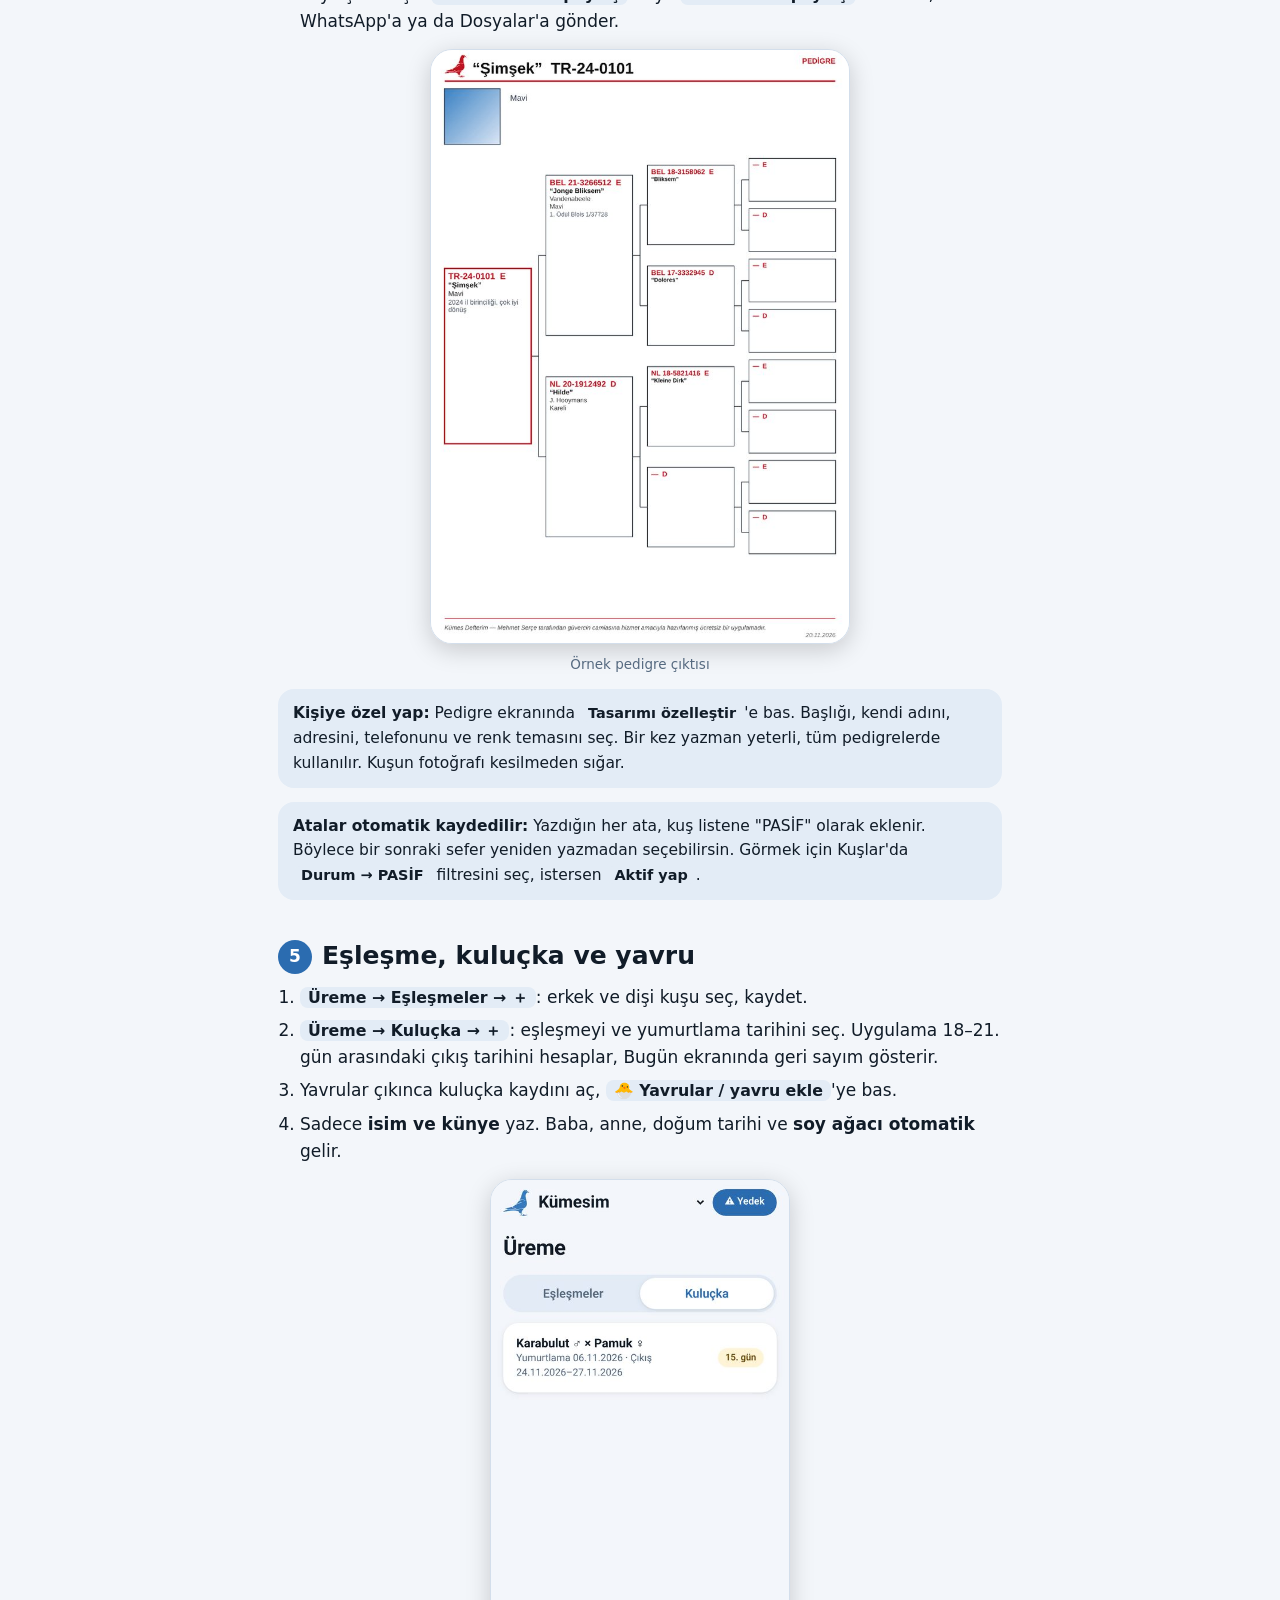
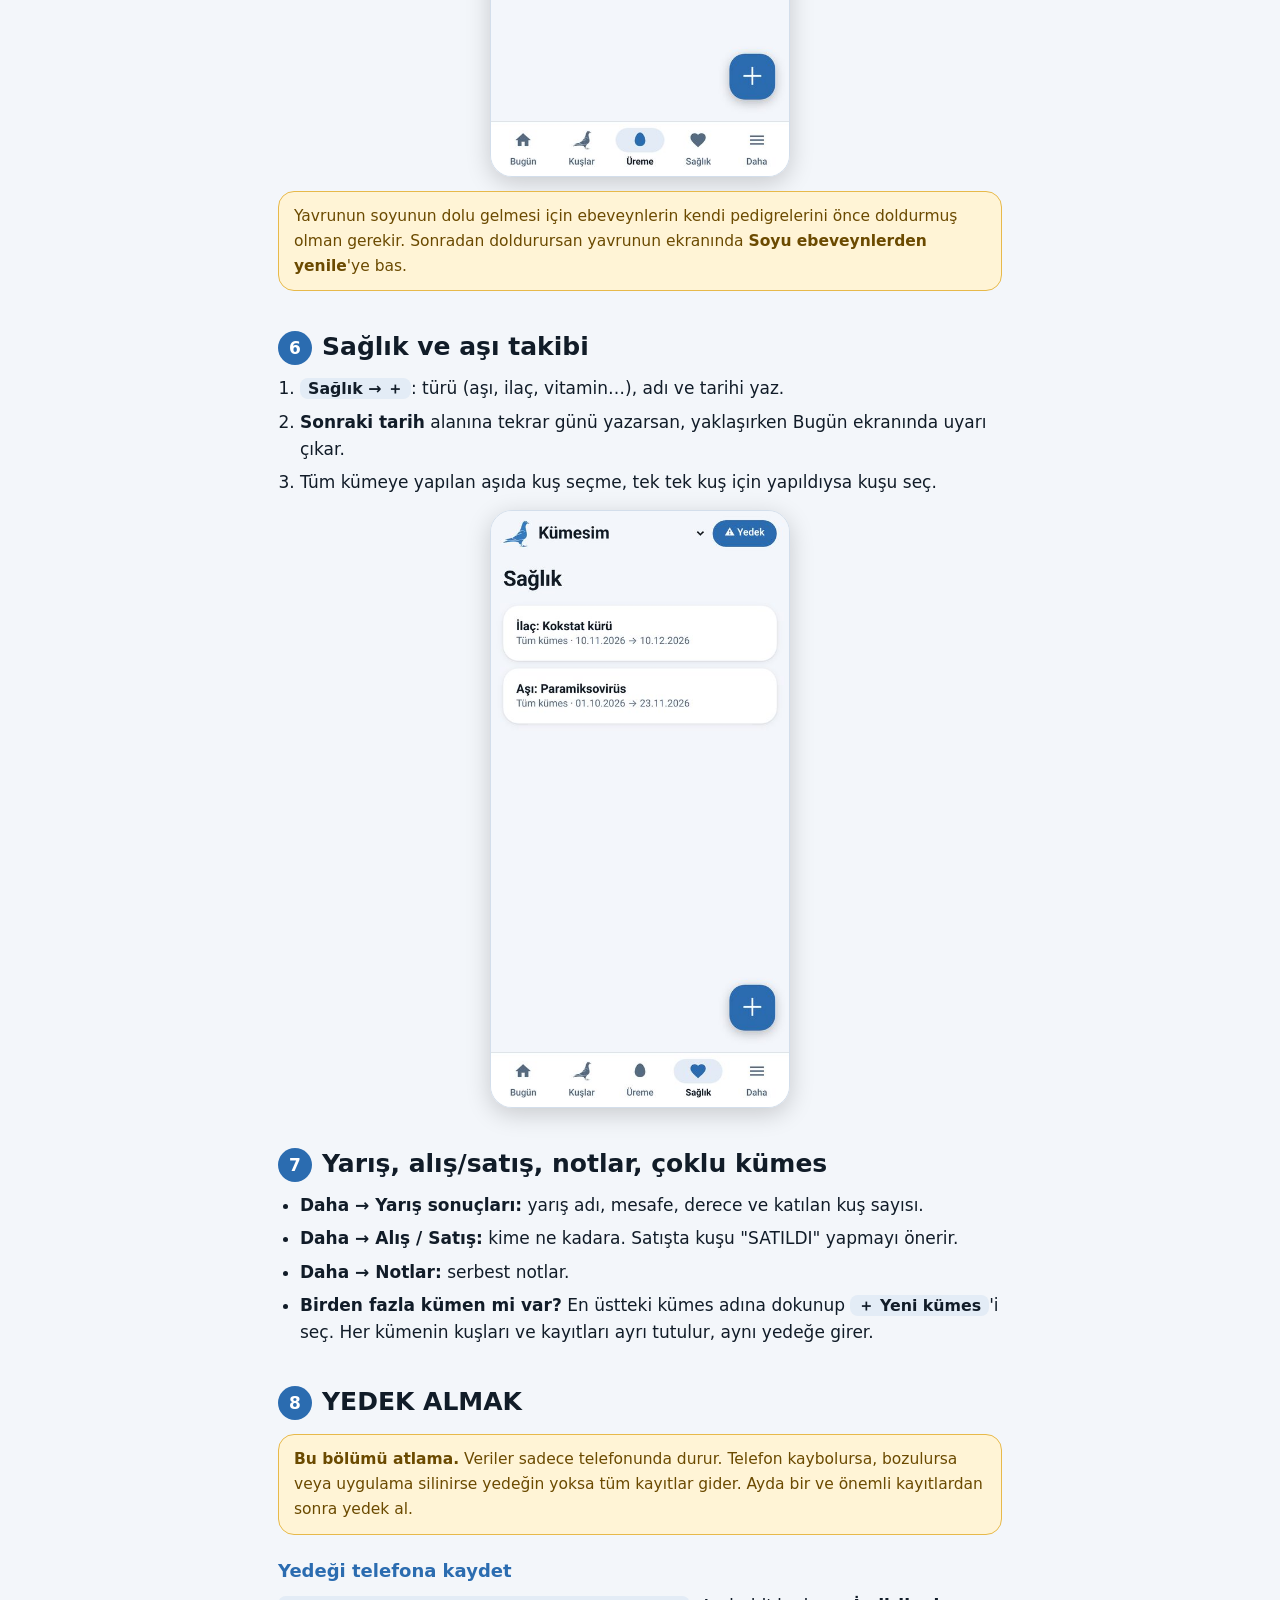
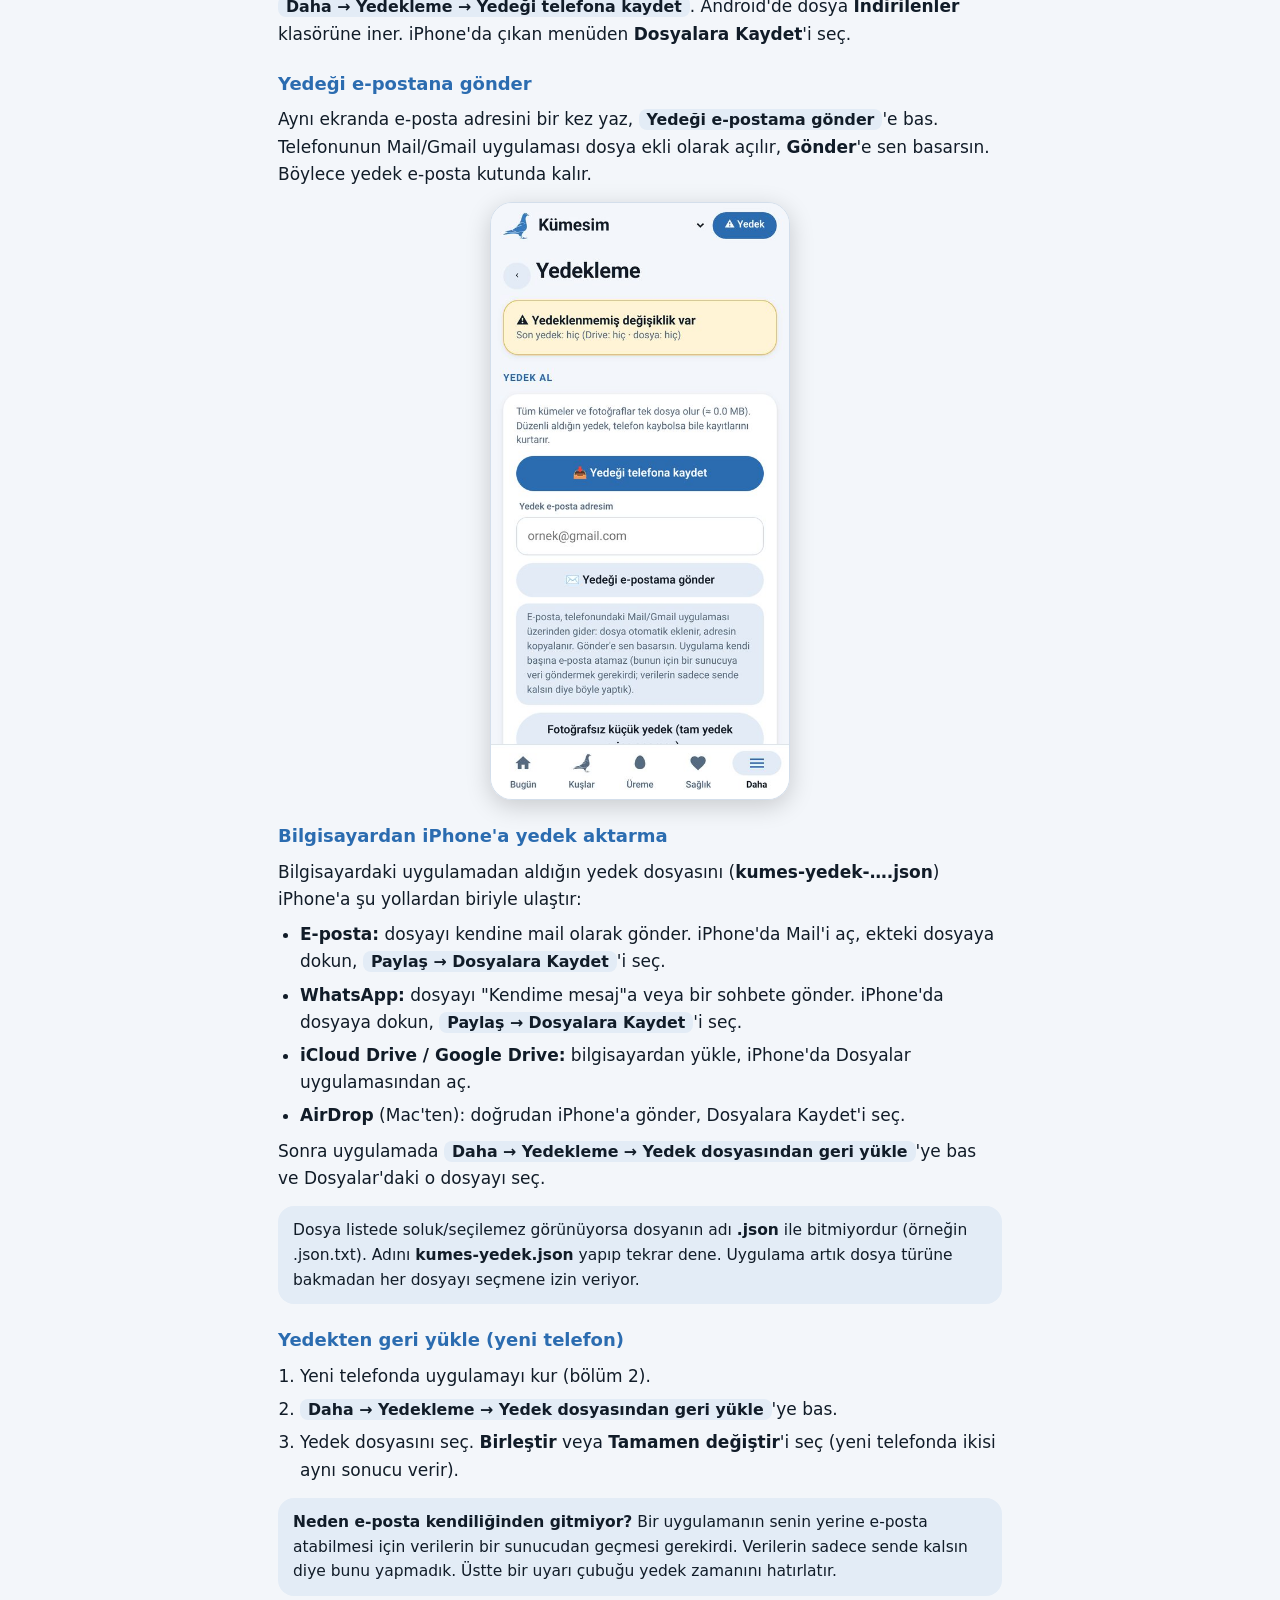
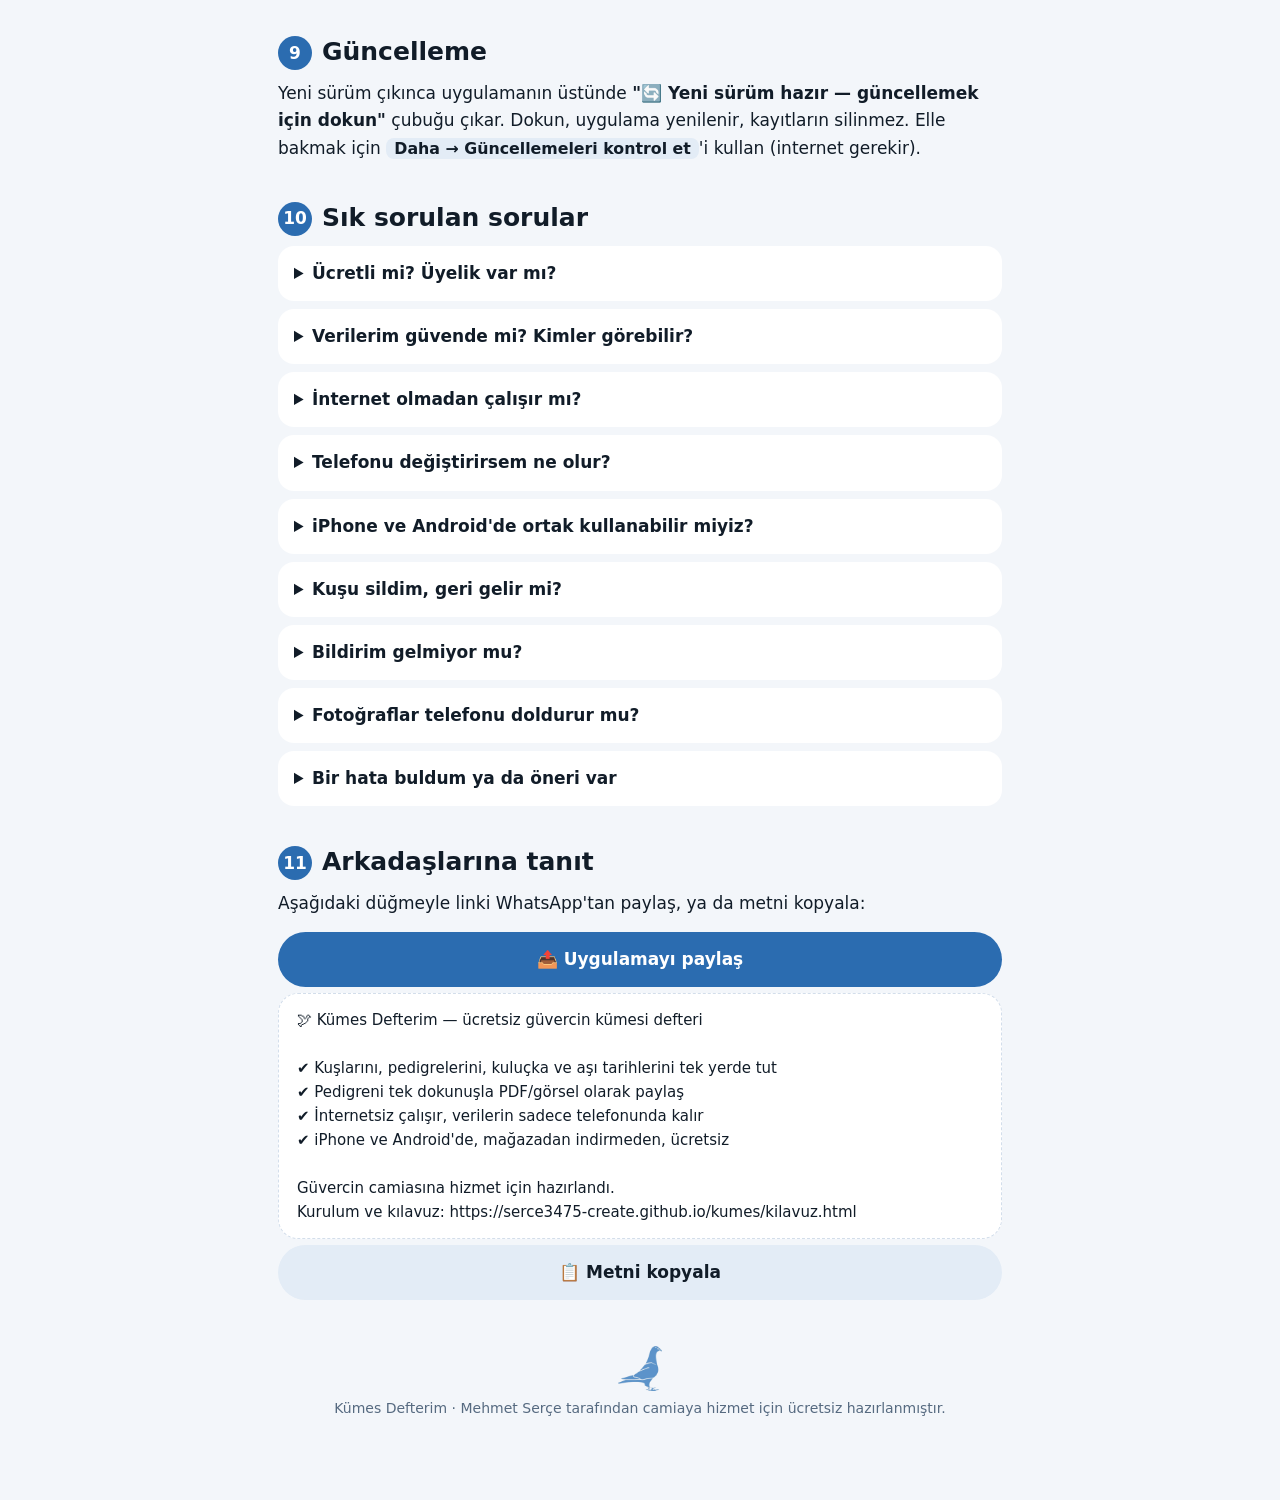
==== commit 153738a3: "iphone yedek yukleme" ====
--- a/kilavuz.html
+++ b/kilavuz.html
@@ -170,6 +170,16 @@
 <h3>Yedeği e-postana gönder</h3>
 <p>Aynı ekranda e-posta adresini bir kez yaz, <b class="k">Yedeği e-postama gönder</b>'e bas. Telefonunun Mail/Gmail uygulaması dosya ekli olarak açılır, <b>Gönder</b>'e sen basarsın. Böylece yedek e-posta kutunda kalır.</p>
 <img class="shot" src="img/yedek.jpg" alt="Yedekleme ekranı" loading="lazy">
+<h3>Bilgisayardan iPhone'a yedek aktarma</h3>
+<p>Bilgisayardaki uygulamadan aldığın yedek dosyasını (<b>kumes-yedek-….json</b>) iPhone'a şu yollardan biriyle ulaştır:</p>
+<ul>
+<li><b>E-posta:</b> dosyayı kendine mail olarak gönder. iPhone'da Mail'i aç, ekteki dosyaya dokun, <b class="k">Paylaş → Dosyalara Kaydet</b>'i seç.</li>
+<li><b>WhatsApp:</b> dosyayı "Kendime mesaj"a veya bir sohbete gönder. iPhone'da dosyaya dokun, <b class="k">Paylaş → Dosyalara Kaydet</b>'i seç.</li>
+<li><b>iCloud Drive / Google Drive:</b> bilgisayardan yükle, iPhone'da Dosyalar uygulamasından aç.</li>
+<li><b>AirDrop</b> (Mac'ten): doğrudan iPhone'a gönder, Dosyalara Kaydet'i seç.</li>
+</ul>
+<p>Sonra uygulamada <b class="k">Daha → Yedekleme → Yedek dosyasından geri yükle</b>'ye bas ve Dosyalar'daki o dosyayı seç.</p>
+<div class="tip">Dosya listede soluk/seçilemez görünüyorsa dosyanın adı <b>.json</b> ile bitmiyordur (örneğin .json.txt). Adını <b>kumes-yedek.json</b> yapıp tekrar dene. Uygulama artık dosya türüne bakmadan her dosyayı seçmene izin veriyor.</div>
 <h3>Yedekten geri yükle (yeni telefon)</h3>
 <ol>
 <li>Yeni telefonda uygulamayı kur (bölüm 2).</li>
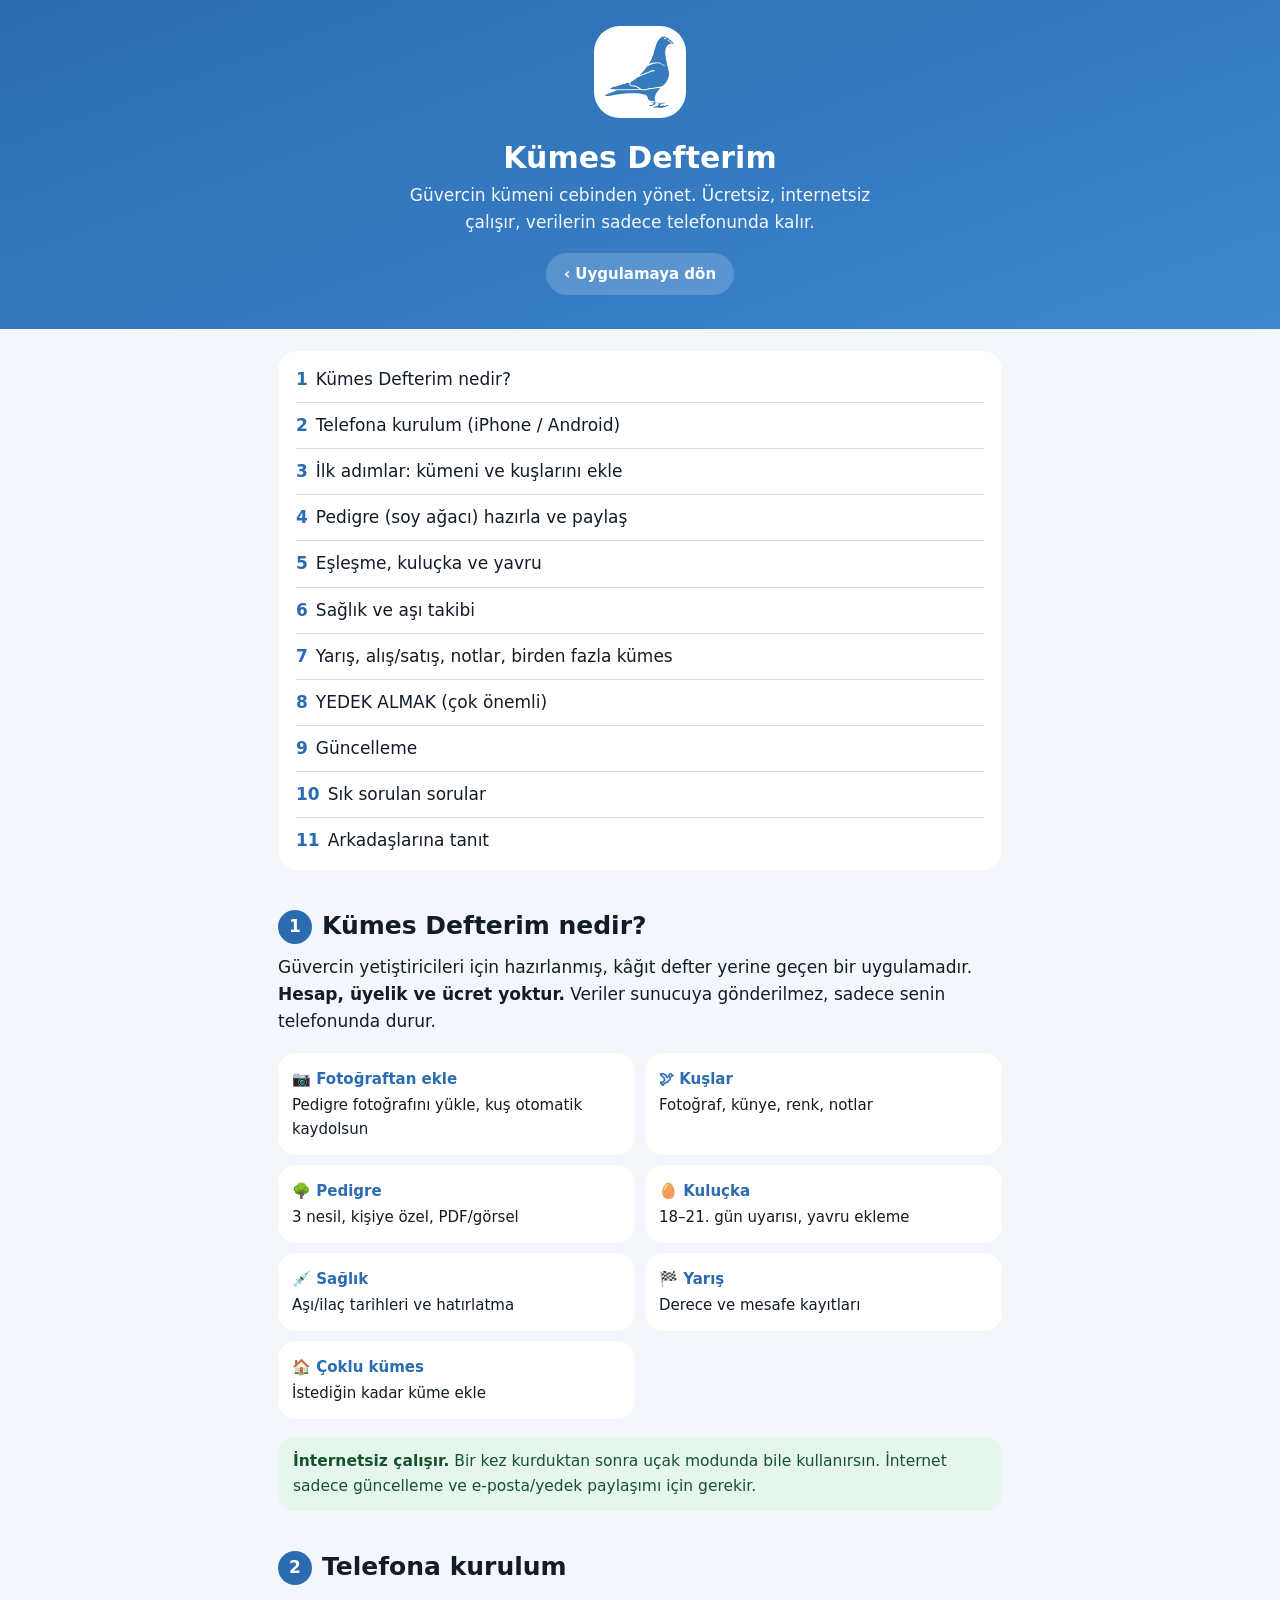
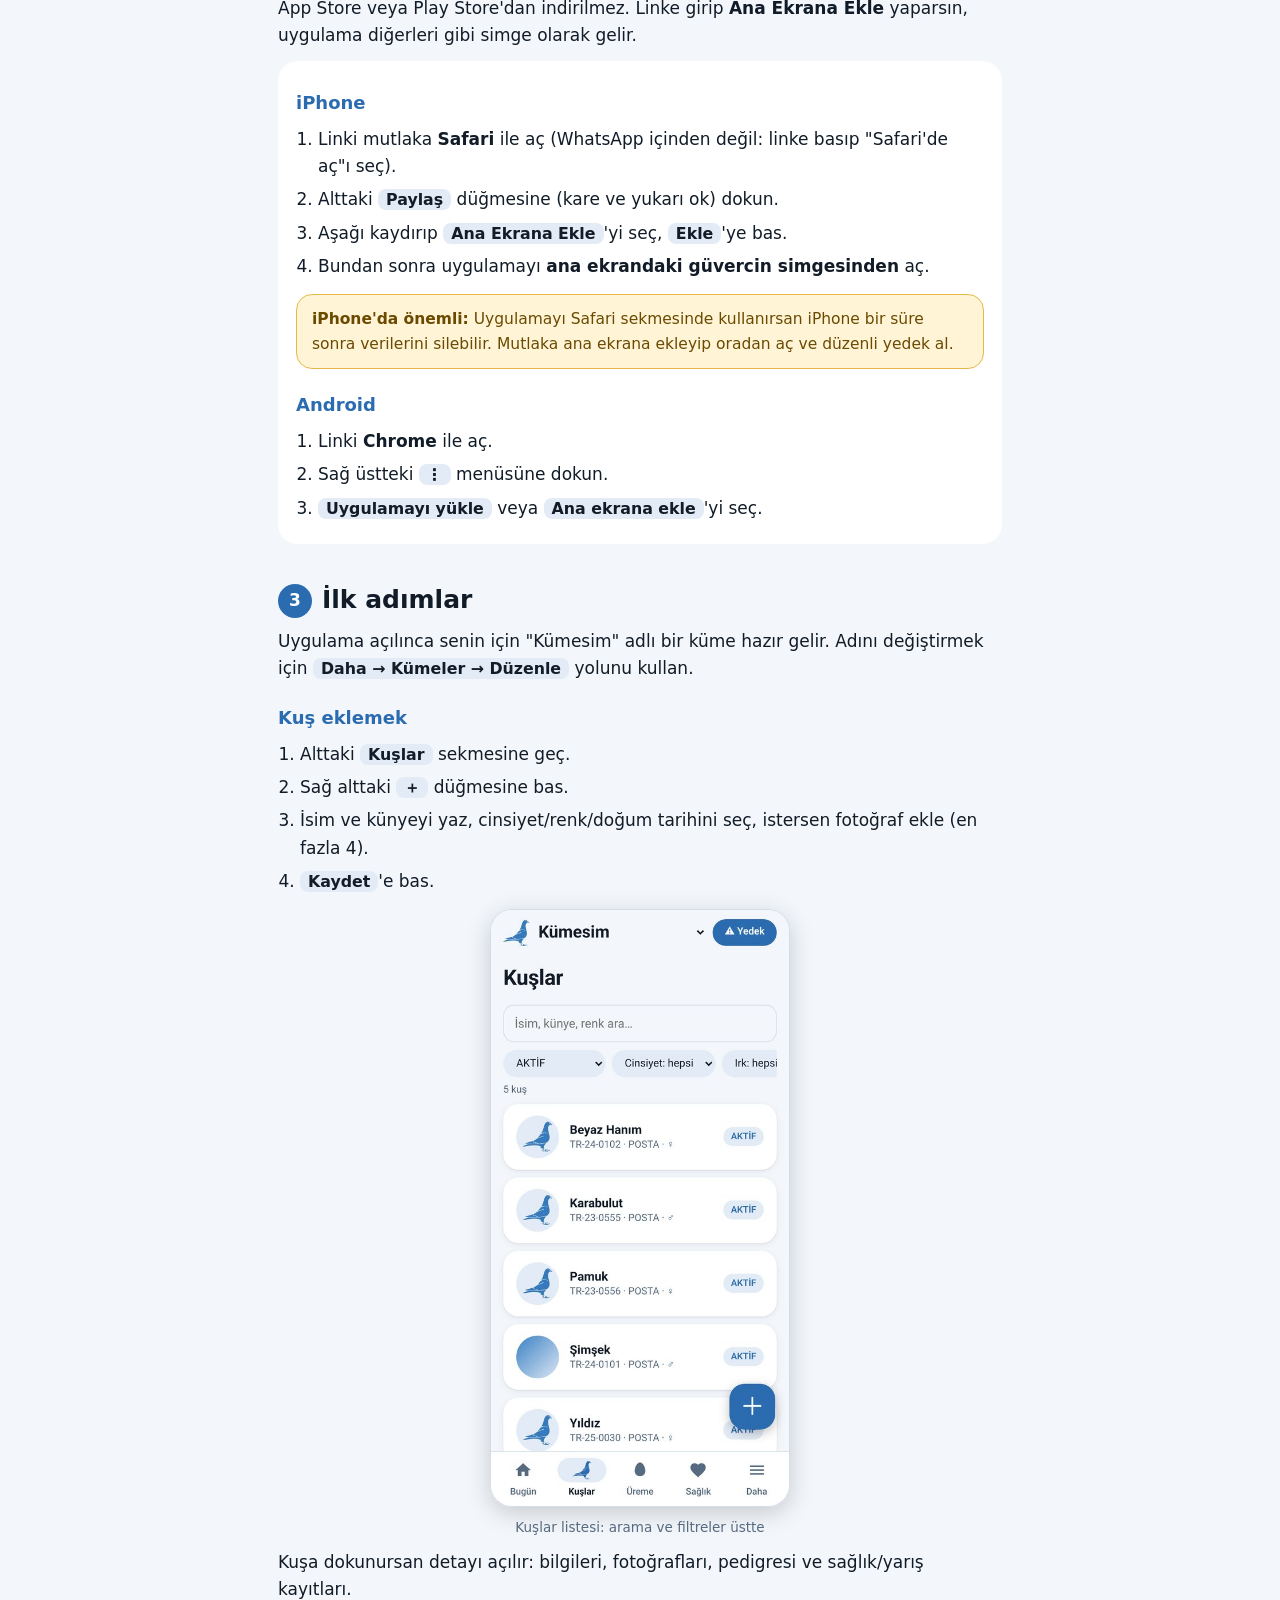
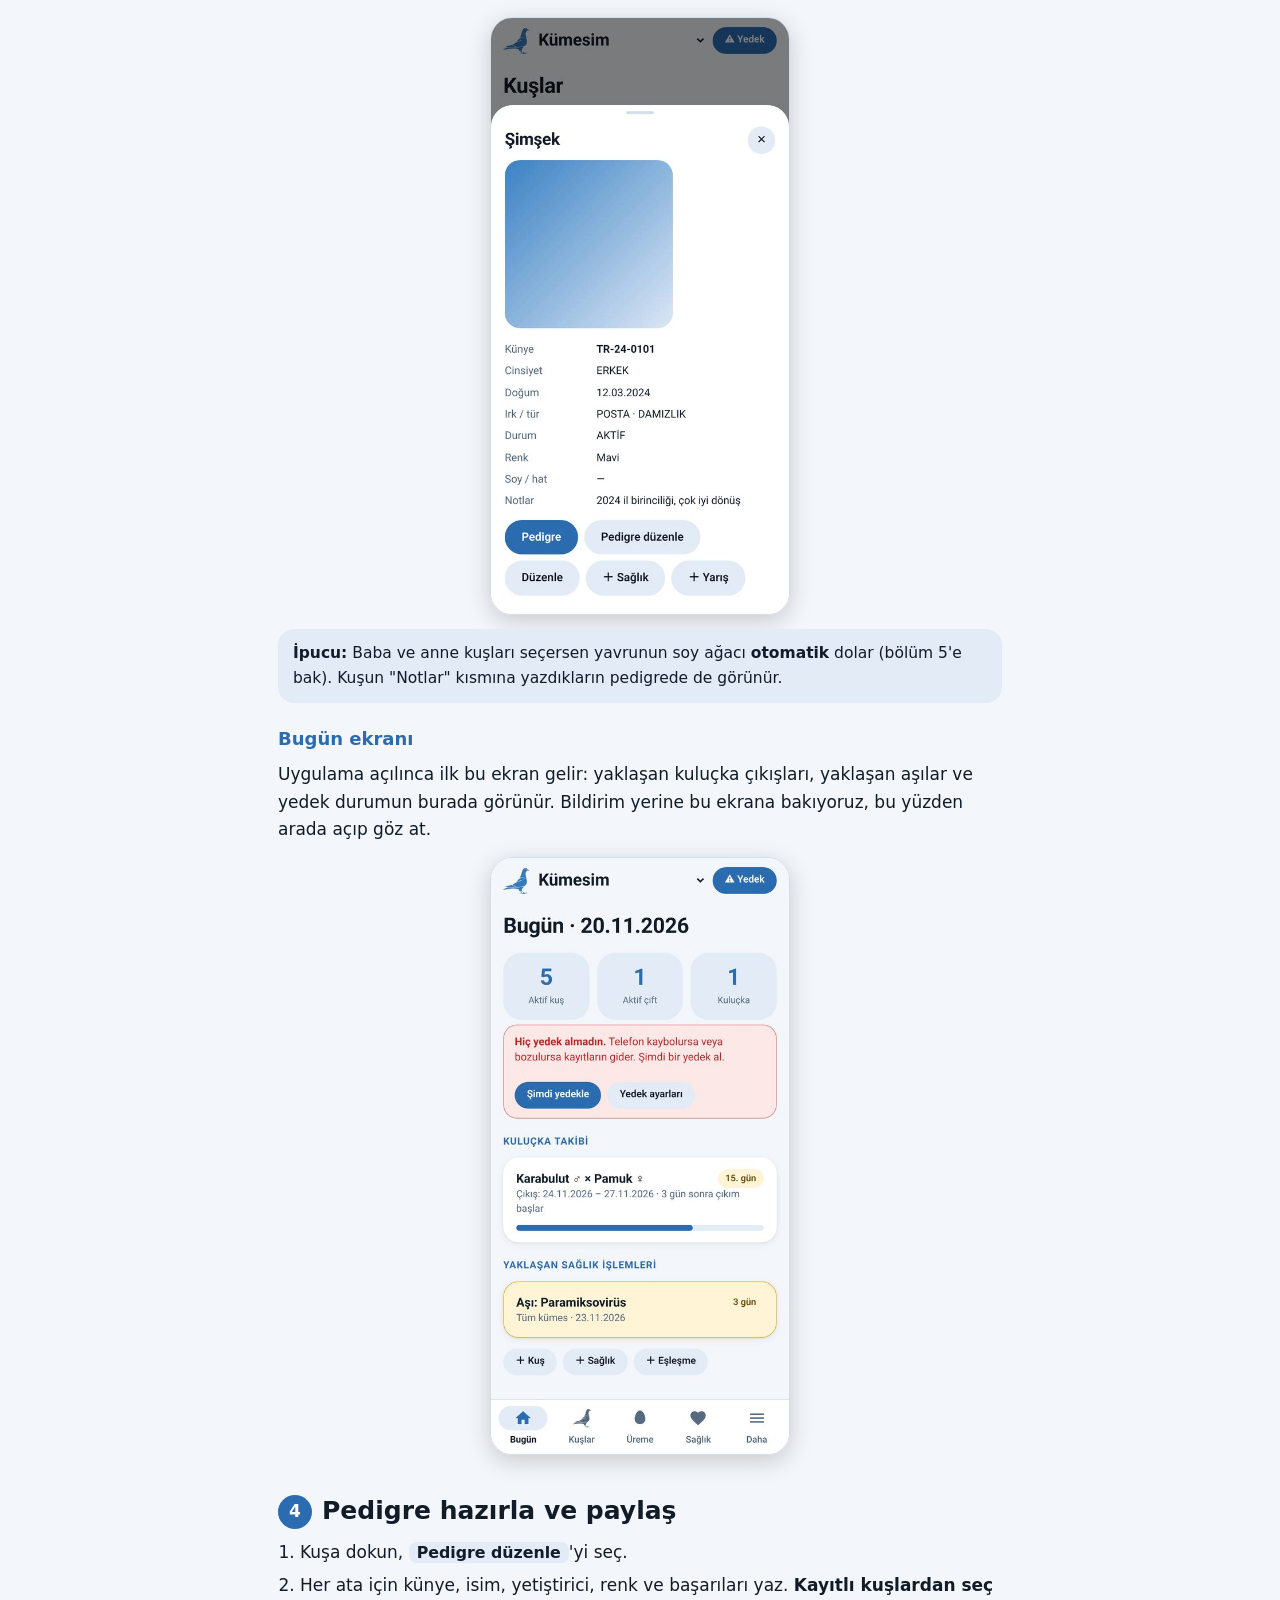
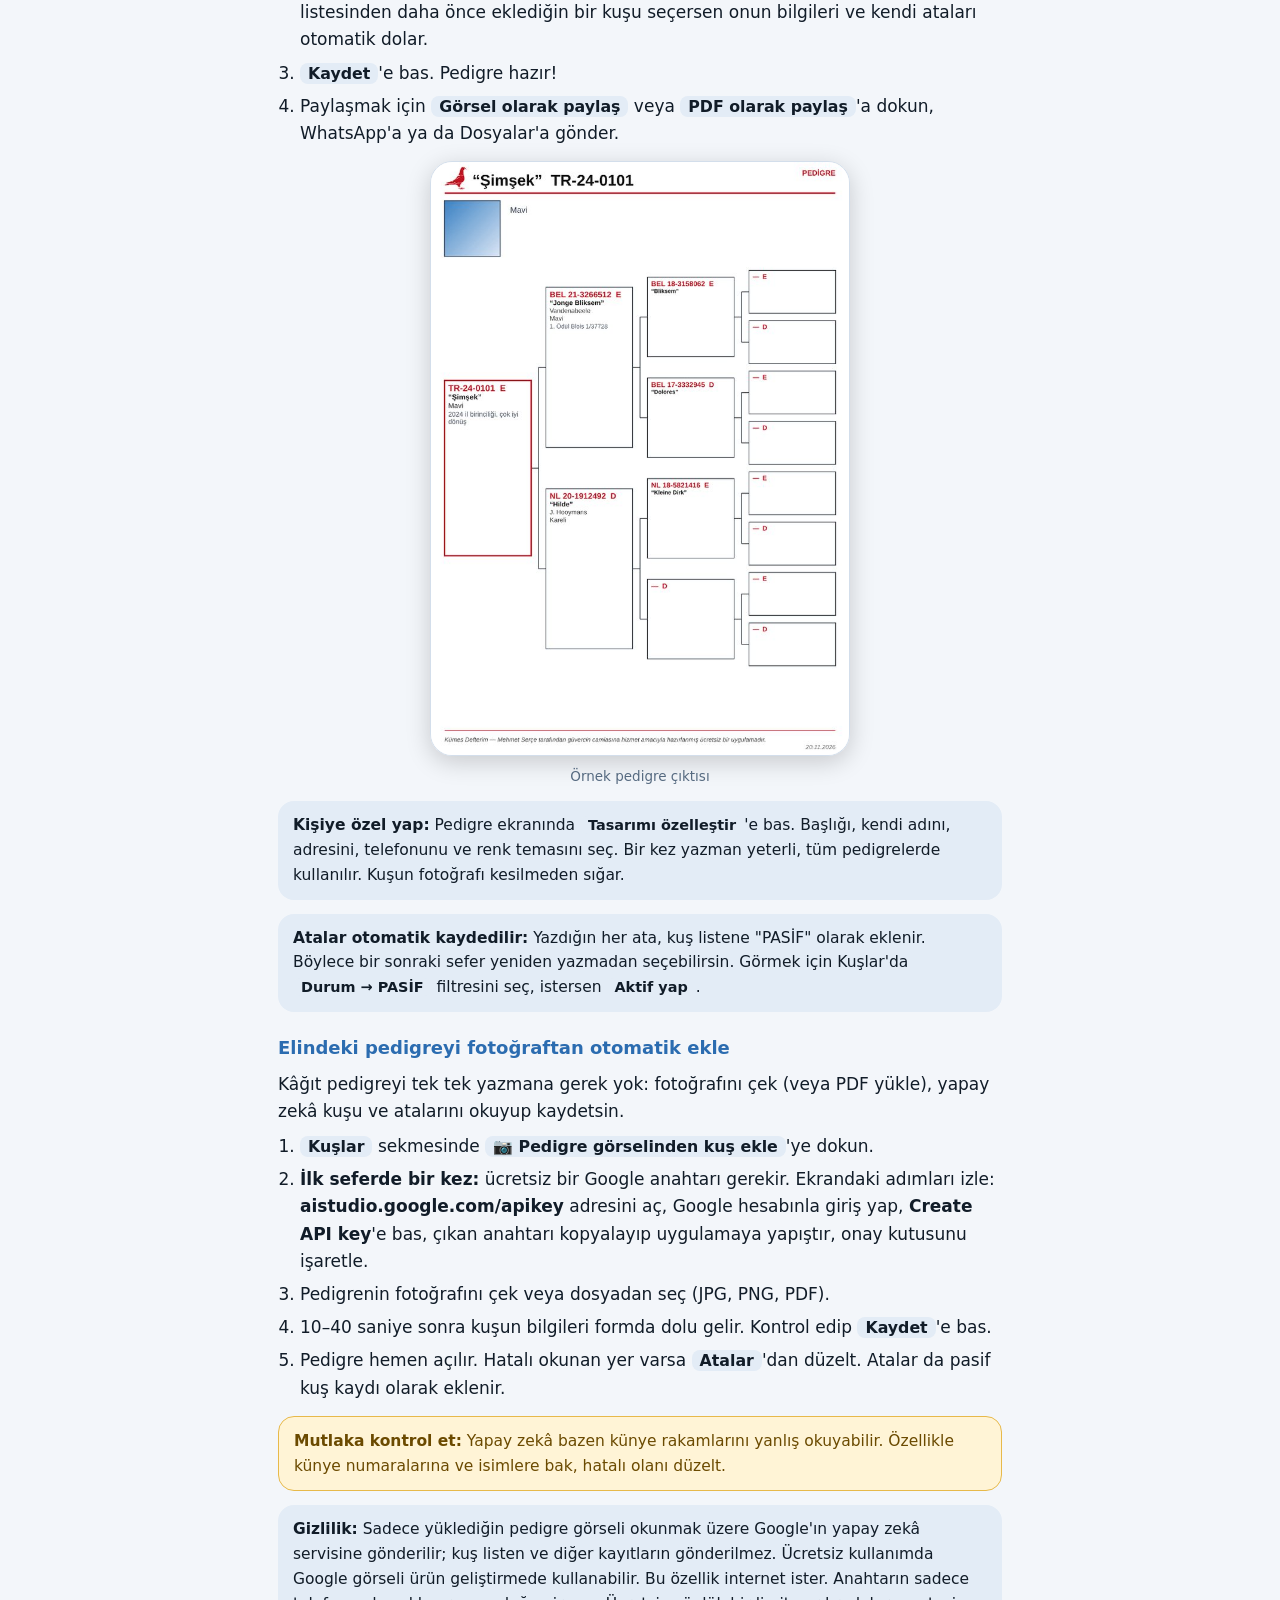
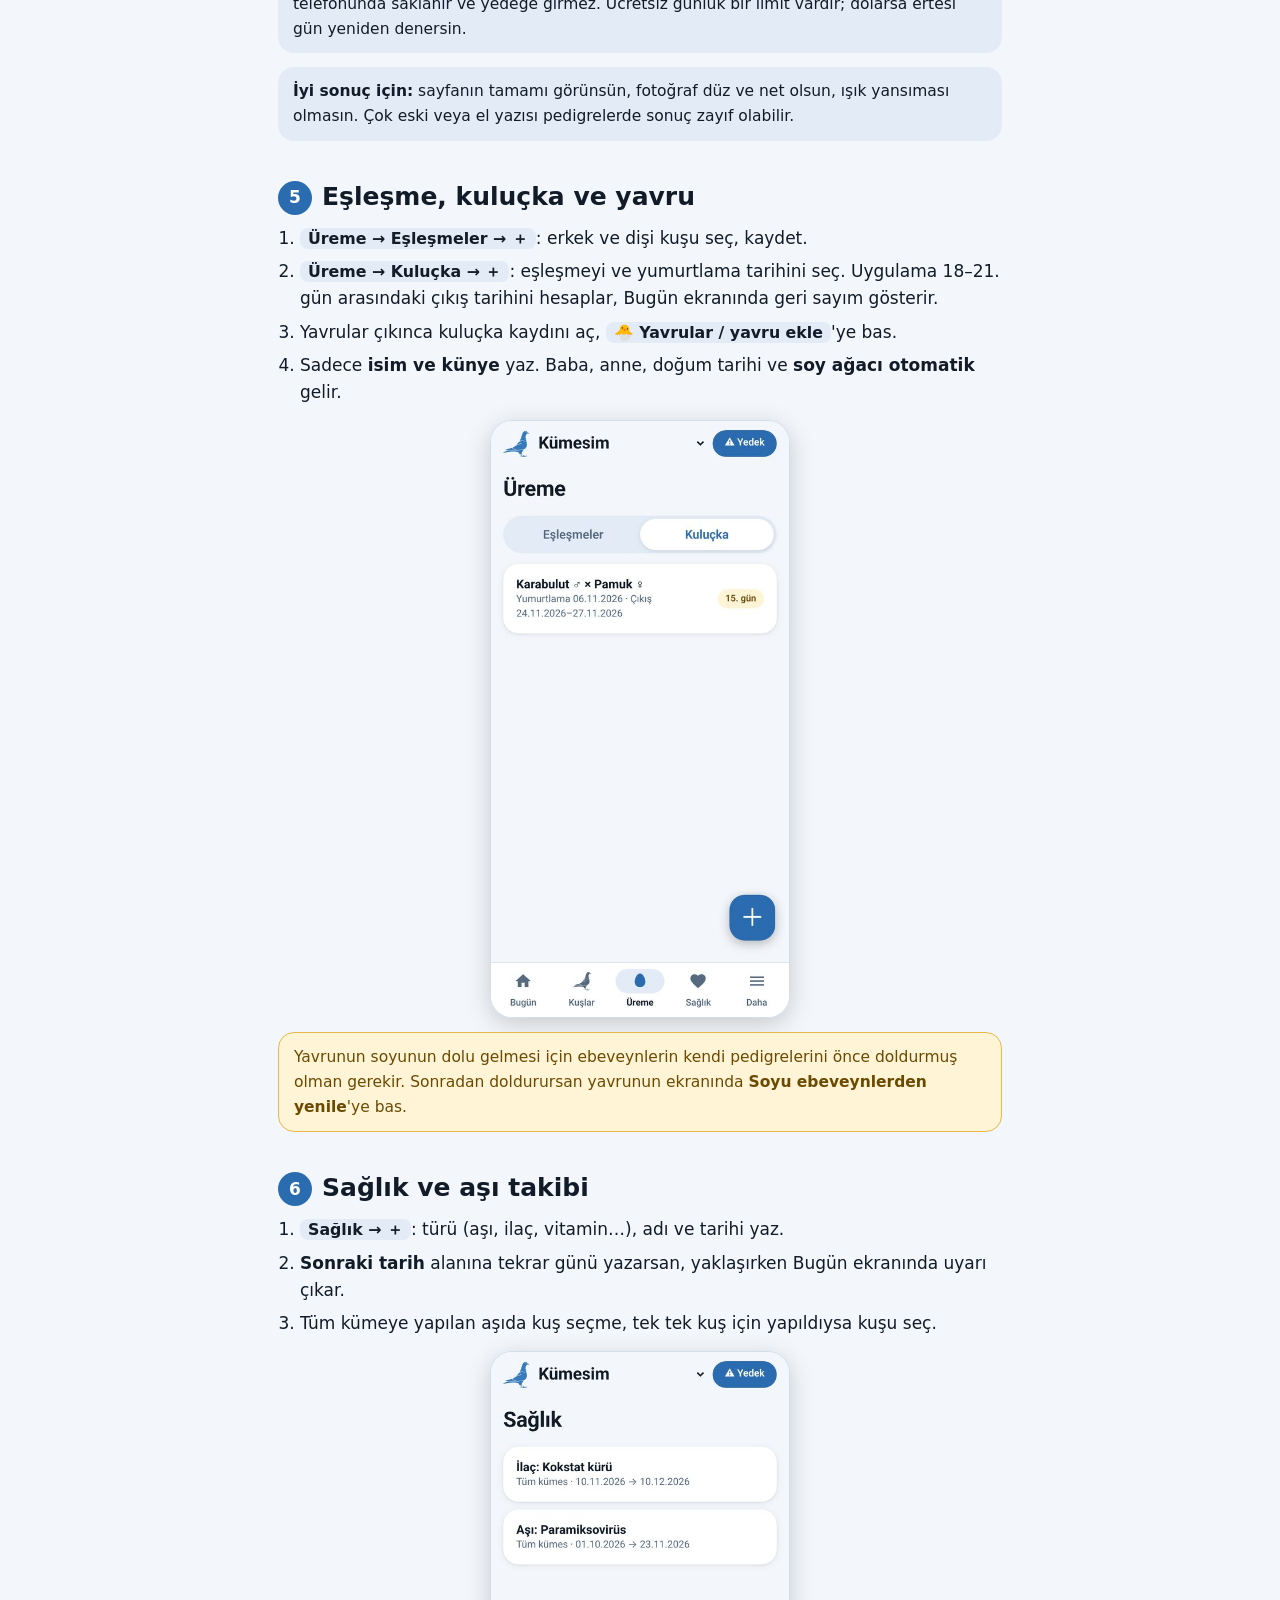
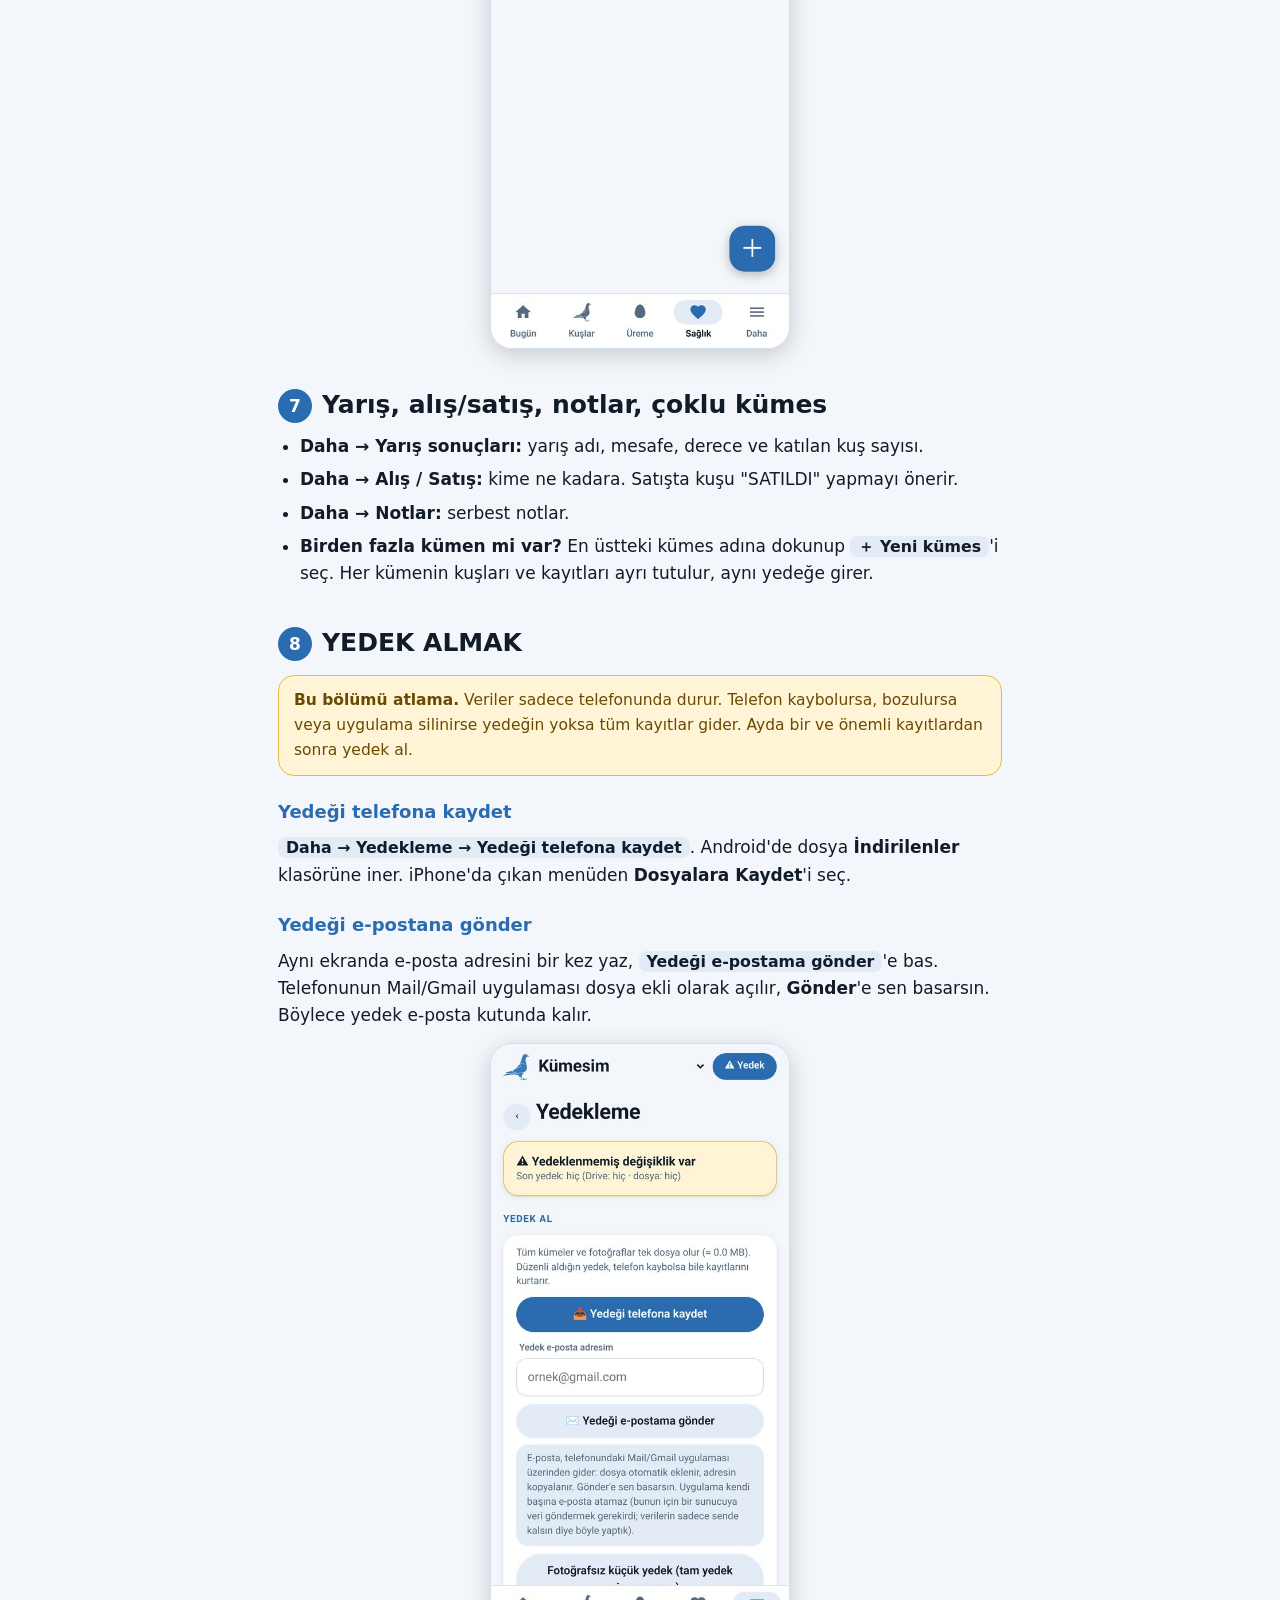
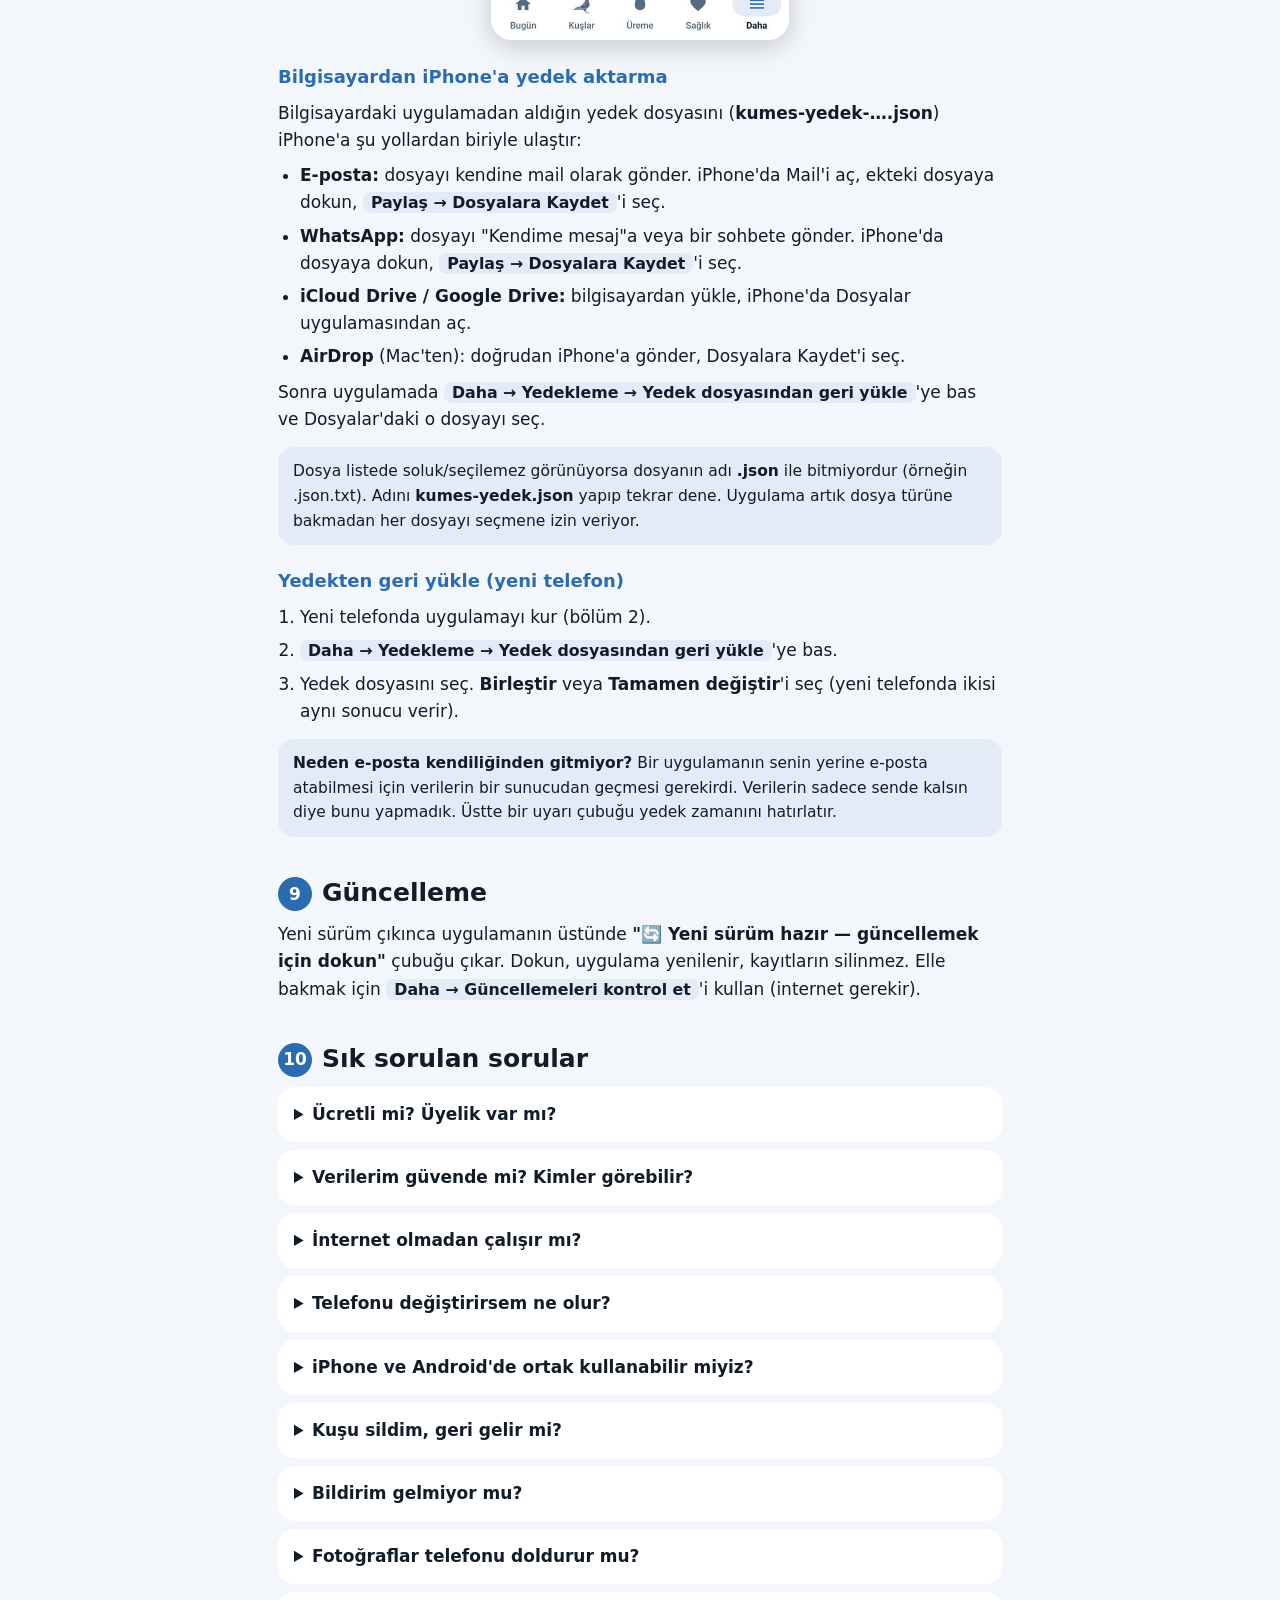
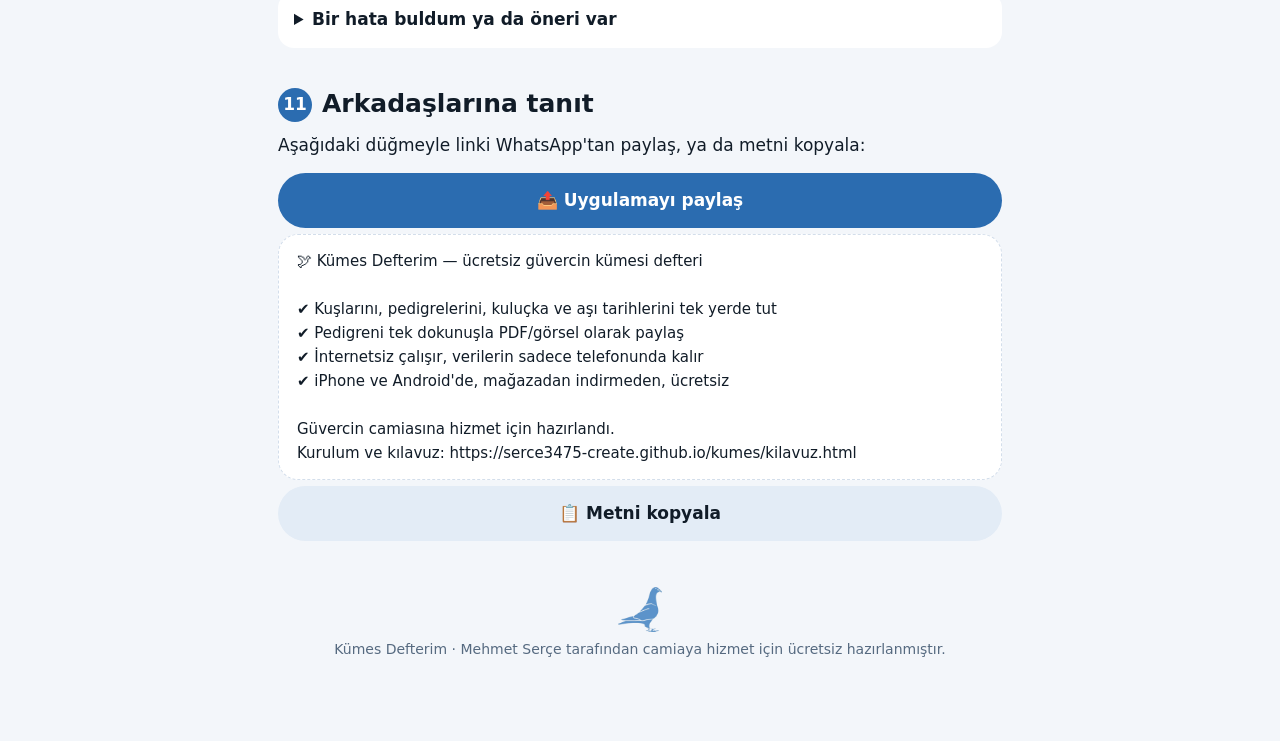
==== commit 6e82803c: "pedigre gorselinden ekleme" ====
--- a/kilavuz.html
+++ b/kilavuz.html
@@ -79,6 +79,7 @@
 <h2 id="nedir"><span class="n">1</span>Kümes Defterim nedir?</h2>
 <p>Güvercin yetiştiricileri için hazırlanmış, kâğıt defter yerine geçen bir uygulamadır. <b>Hesap, üyelik ve ücret yoktur.</b> Veriler sunucuya gönderilmez, sadece senin telefonunda durur.</p>
 <div class="feat">
+  <div><b>📷 Fotoğraftan ekle</b>Pedigre fotoğrafını yükle, kuş otomatik kaydolsun</div>
   <div><b>🕊 Kuşlar</b>Fotoğraf, künye, renk, notlar</div>
   <div><b>🌳 Pedigre</b>3 nesil, kişiye özel, PDF/görsel</div>
   <div><b>🥚 Kuluçka</b>18–21. gün uyarısı, yavru ekleme</div>
@@ -136,6 +137,19 @@
 <p class="cap">Örnek pedigre çıktısı</p>
 <div class="tip"><b>Kişiye özel yap:</b> Pedigre ekranında <b class="k">Tasarımı özelleştir</b>'e bas. Başlığı, kendi adını, adresini, telefonunu ve renk temasını seç. Bir kez yazman yeterli, tüm pedigrelerde kullanılır. Kuşun fotoğrafı kesilmeden sığar.</div>
 <div class="tip"><b>Atalar otomatik kaydedilir:</b> Yazdığın her ata, kuş listene "PASİF" olarak eklenir. Böylece bir sonraki sefer yeniden yazmadan seçebilirsin. Görmek için Kuşlar'da <b class="k">Durum → PASİF</b> filtresini seç, istersen <b class="k">Aktif yap</b>.</div>
+
+<h3>Elindeki pedigreyi fotoğraftan otomatik ekle</h3>
+<p>Kâğıt pedigreyi tek tek yazmana gerek yok: fotoğrafını çek (veya PDF yükle), yapay zekâ kuşu ve atalarını okuyup kaydetsin.</p>
+<ol>
+<li><b class="k">Kuşlar</b> sekmesinde <b class="k">📷 Pedigre görselinden kuş ekle</b>'ye dokun.</li>
+<li><b>İlk seferde bir kez:</b> ücretsiz bir Google anahtarı gerekir. Ekrandaki adımları izle: <b>aistudio.google.com/apikey</b> adresini aç, Google hesabınla giriş yap, <b>Create API key</b>'e bas, çıkan anahtarı kopyalayıp uygulamaya yapıştır, onay kutusunu işaretle.</li>
+<li>Pedigrenin fotoğrafını çek veya dosyadan seç (JPG, PNG, PDF).</li>
+<li>10–40 saniye sonra kuşun bilgileri formda dolu gelir. Kontrol edip <b class="k">Kaydet</b>'e bas.</li>
+<li>Pedigre hemen açılır. Hatalı okunan yer varsa <b class="k">Atalar</b>'dan düzelt. Atalar da pasif kuş kaydı olarak eklenir.</li>
+</ol>
+<div class="warn"><b>Mutlaka kontrol et:</b> Yapay zekâ bazen künye rakamlarını yanlış okuyabilir. Özellikle künye numaralarına ve isimlere bak, hatalı olanı düzelt.</div>
+<div class="tip"><b>Gizlilik:</b> Sadece yüklediğin pedigre görseli okunmak üzere Google'ın yapay zekâ servisine gönderilir; kuş listen ve diğer kayıtların gönderilmez. Ücretsiz kullanımda Google görseli ürün geliştirmede kullanabilir. Bu özellik internet ister. Anahtarın sadece telefonunda saklanır ve yedeğe girmez. Ücretsiz günlük bir limit vardır; dolarsa ertesi gün yeniden denersin.</div>
+<div class="tip"><b>İyi sonuç için:</b> sayfanın tamamı görünsün, fotoğraf düz ve net olsun, ışık yansıması olmasın. Çok eski veya el yazısı pedigrelerde sonuç zayıf olabilir.</div>
 
 <h2 id="ureme"><span class="n">5</span>Eşleşme, kuluçka ve yavru</h2>
 <ol>
